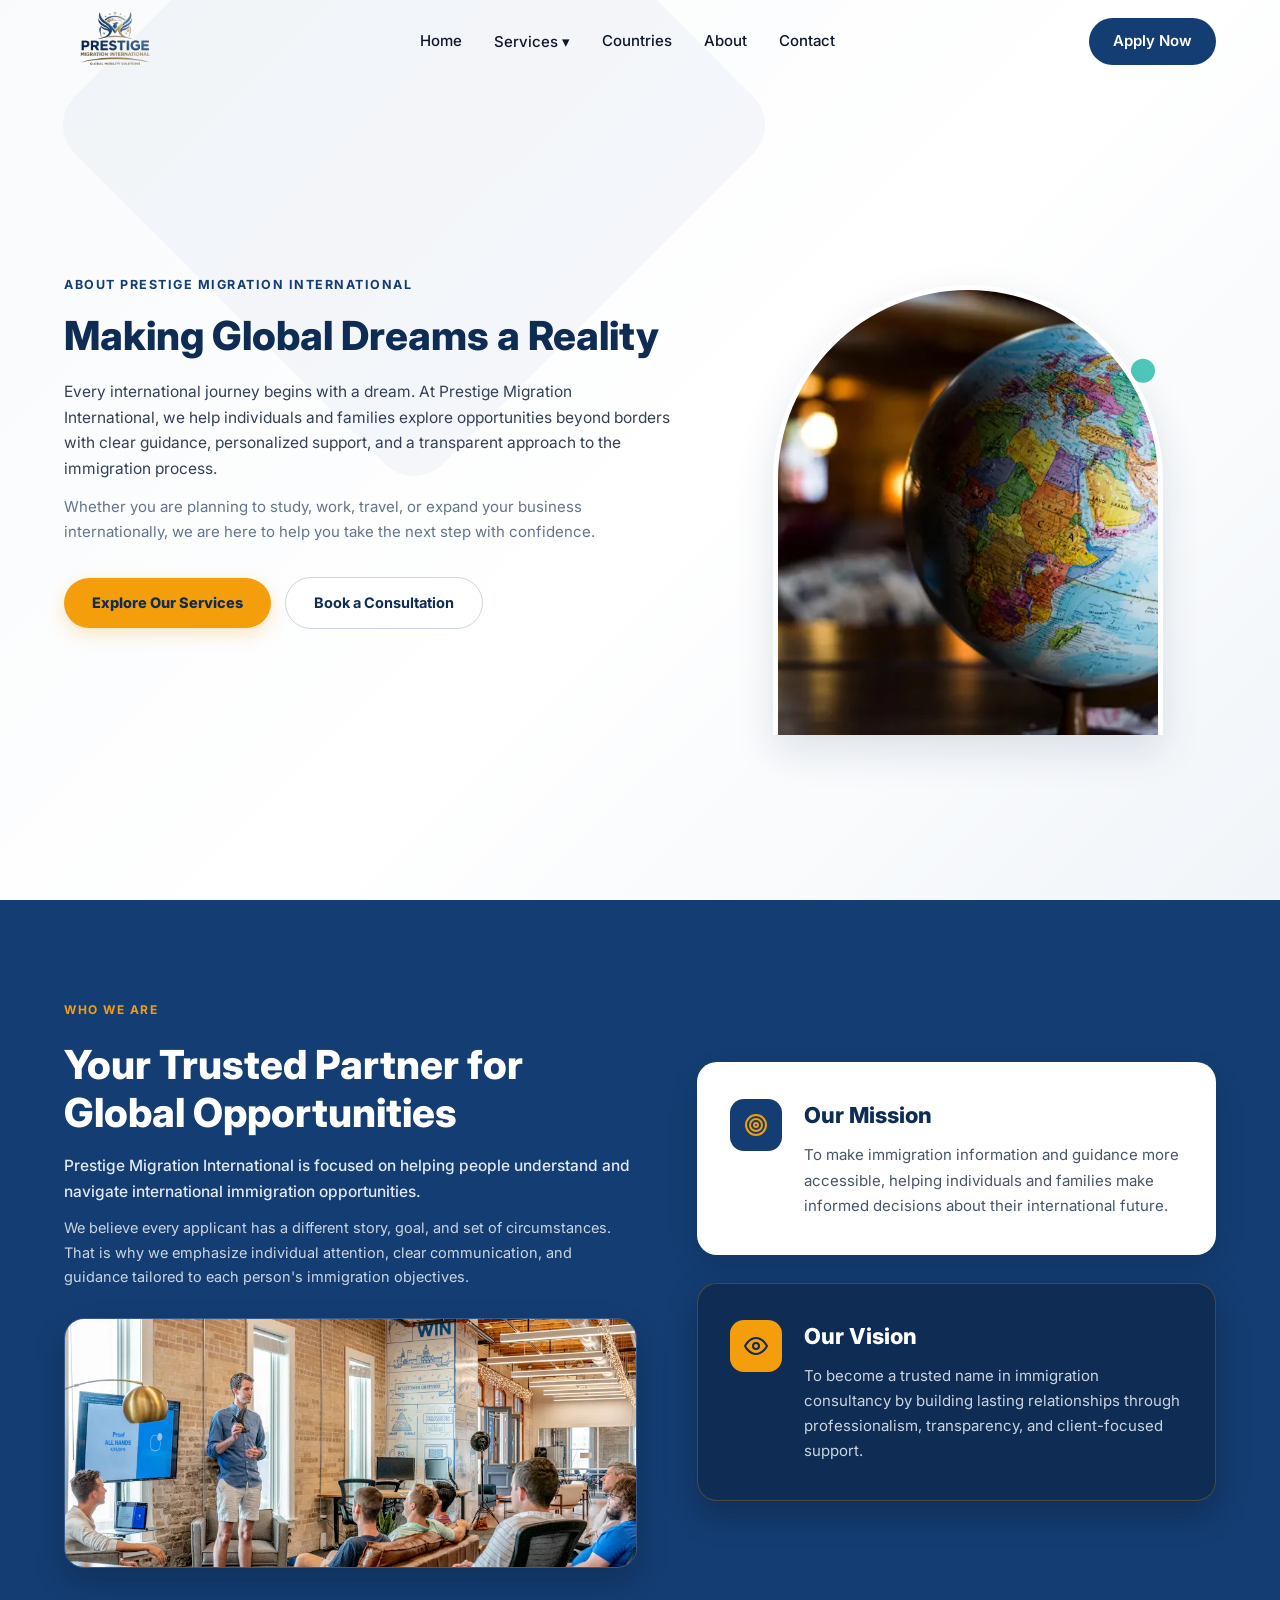
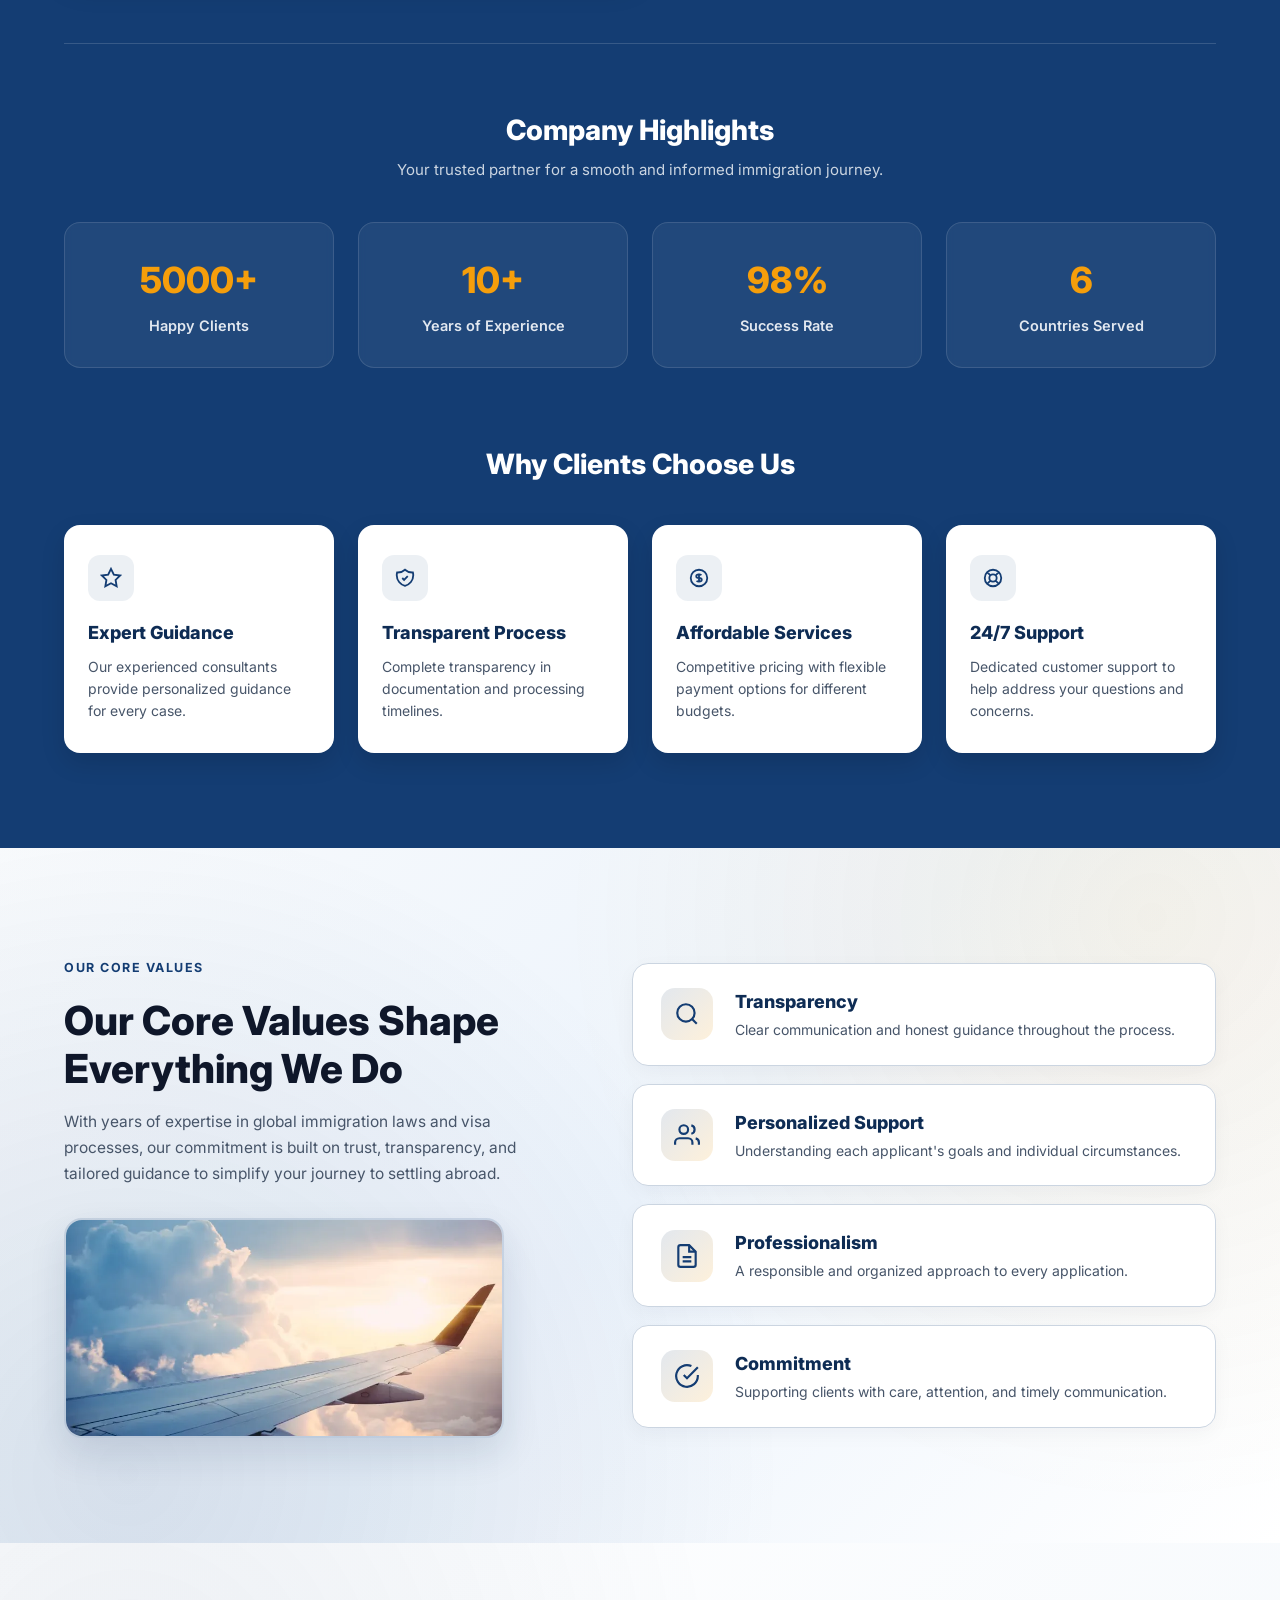
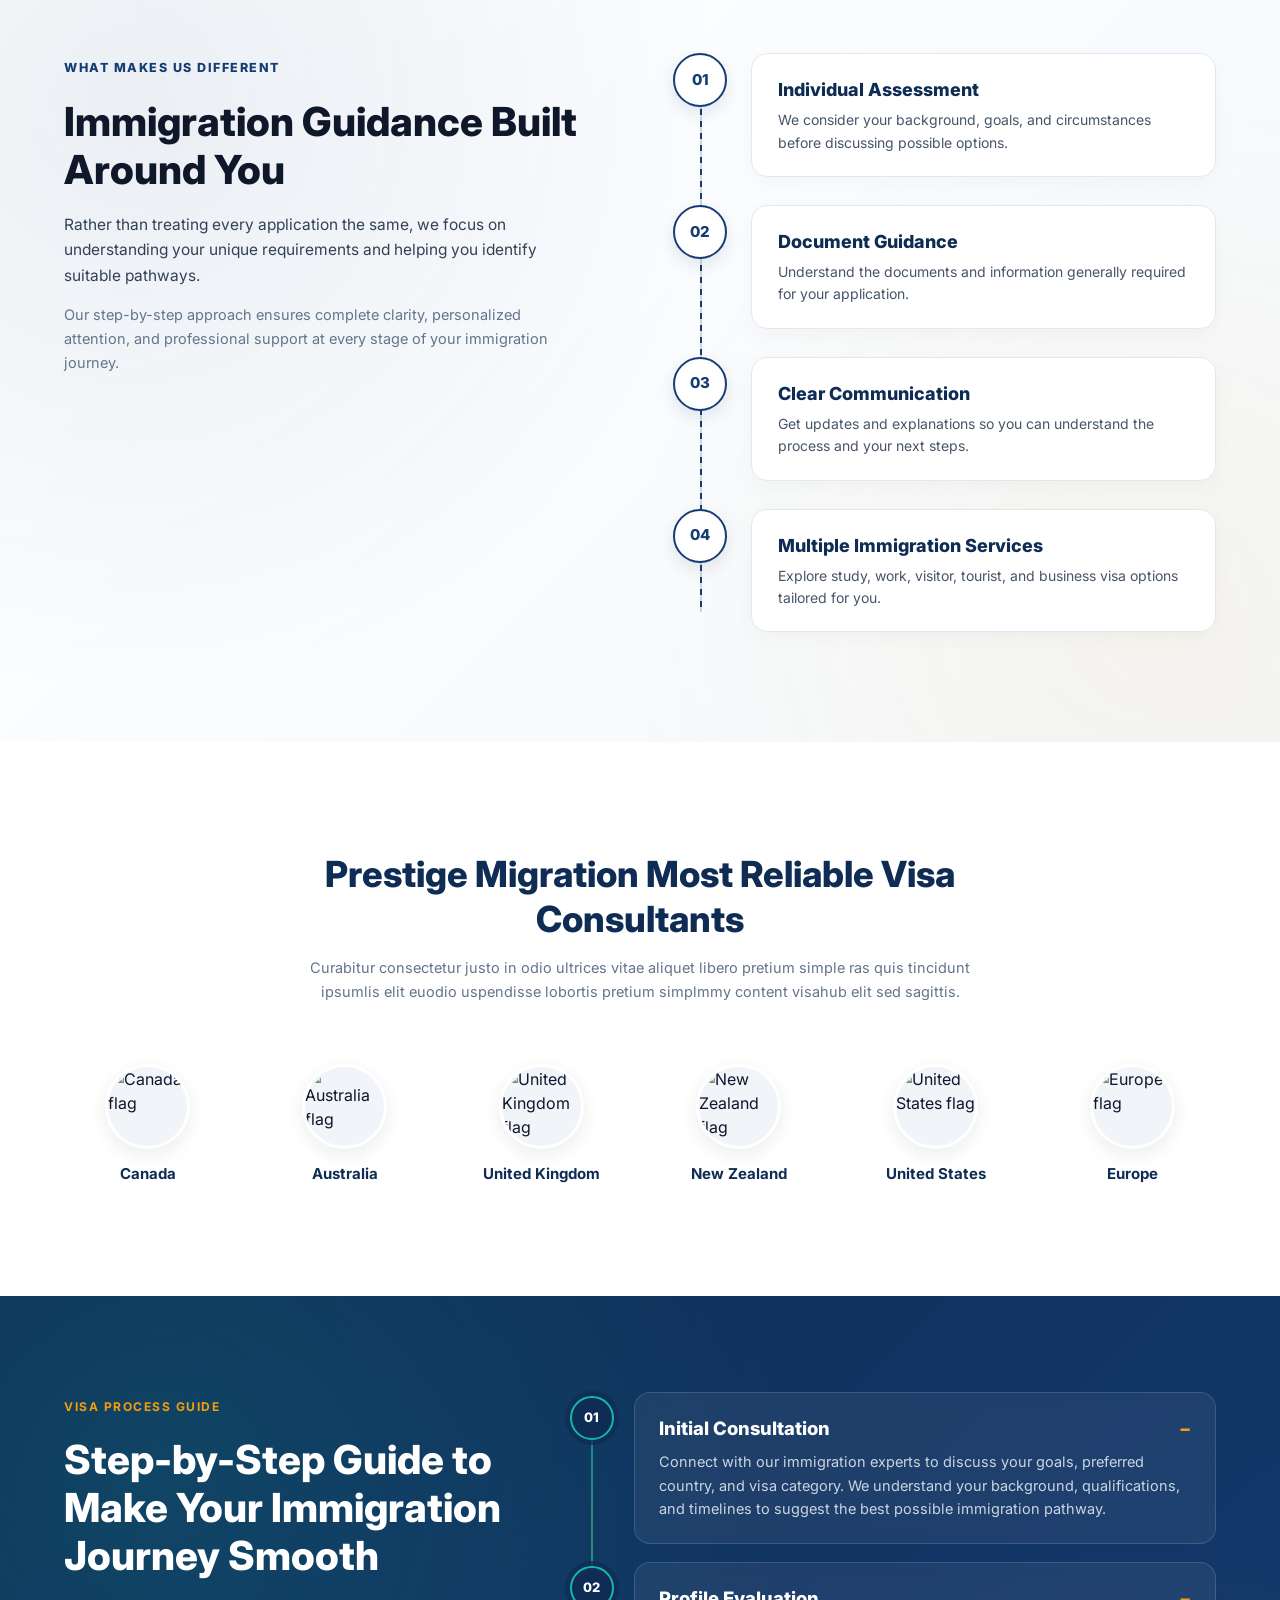
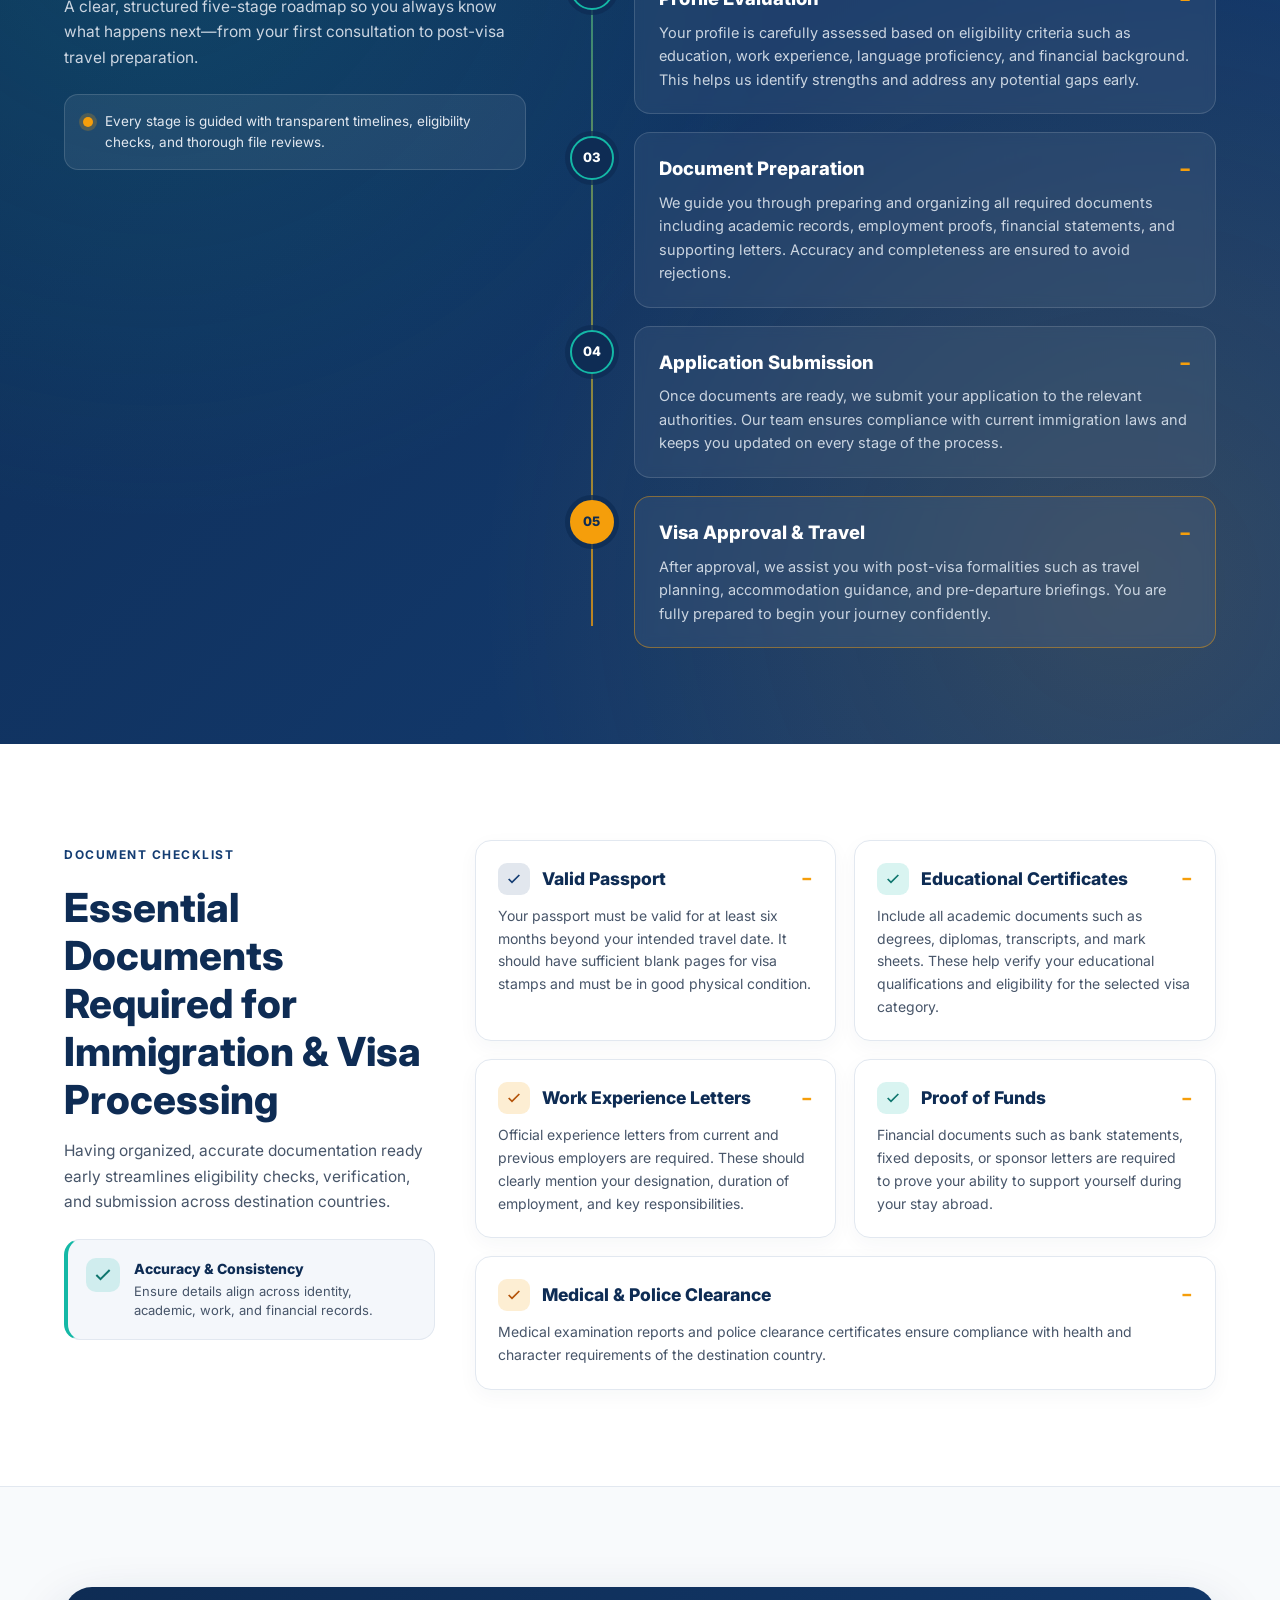
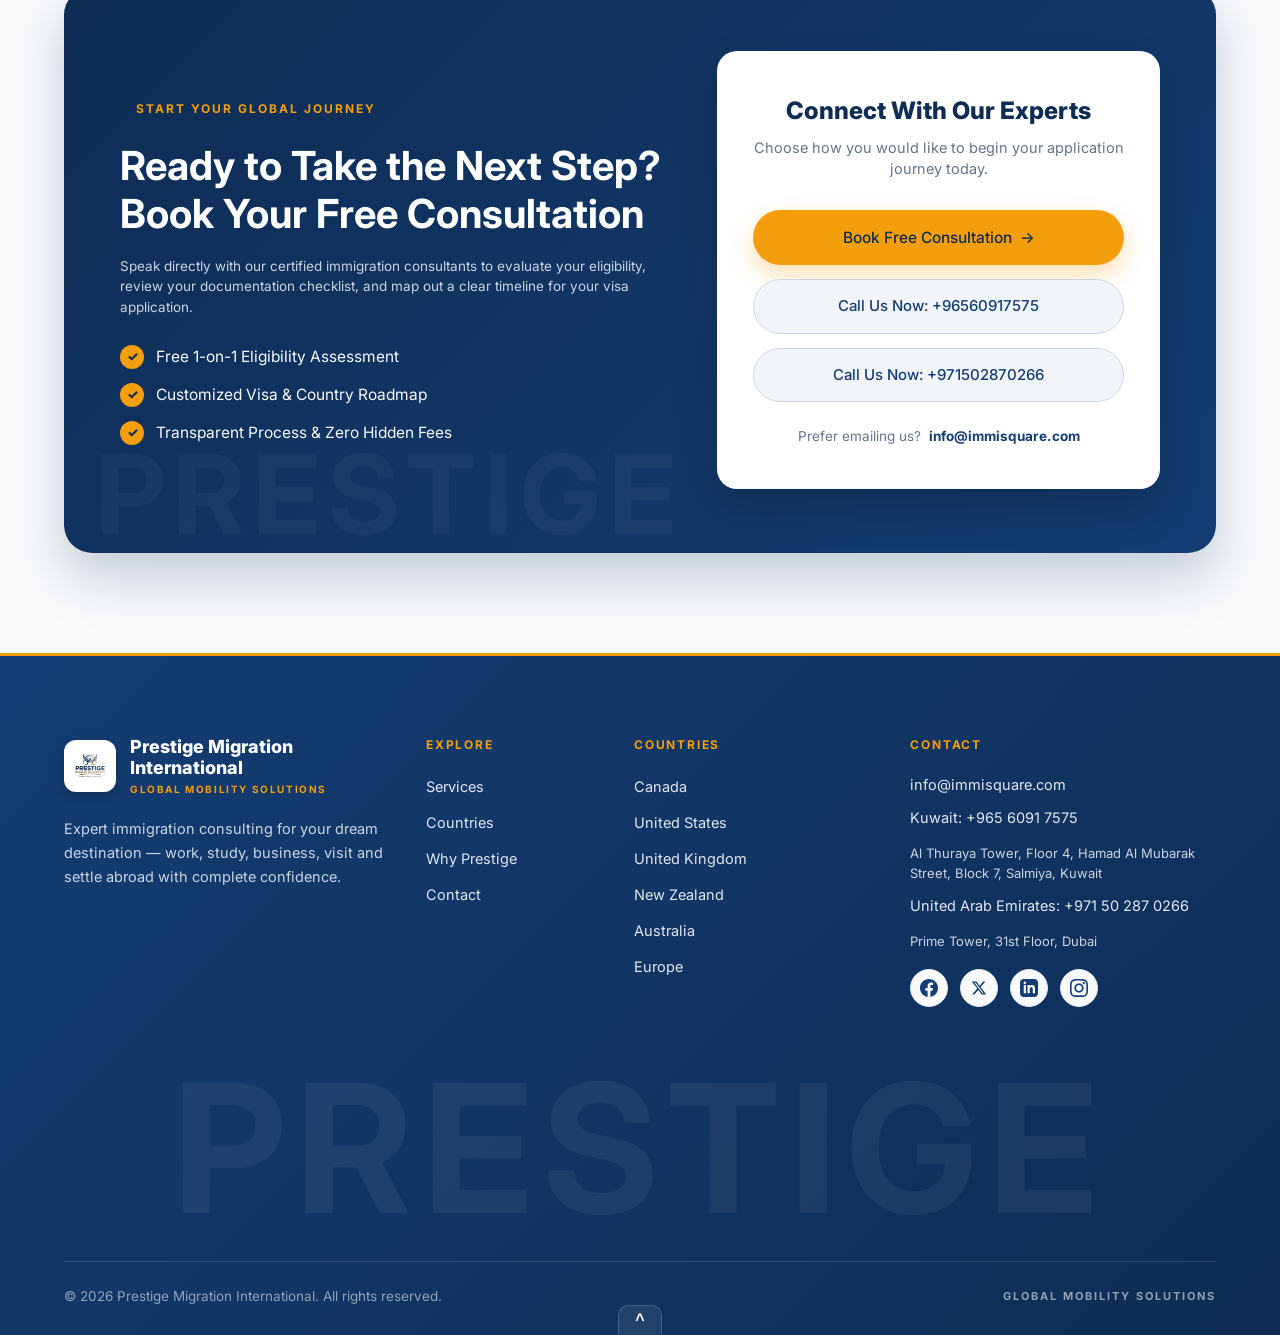
==== about.html @ 49d0ffaf "final before launch" ====
<!DOCTYPE html>
<html lang="en">
<head>
  <meta charset="UTF-8" />
  <meta name="viewport" content="width=device-width, initial-scale=1.0" />
  <title>Prestige Migration International - About Us
  </title>

  <link rel="preconnect" href="https://fonts.googleapis.com" />
  <link rel="preconnect" href="https://fonts.gstatic.com" crossorigin />
  <link href="https://fonts.googleapis.com/css2?family=Inter:wght@400;500;600&family=Plus+Jakarta+Sans:wght@700;800&display=swap" rel="stylesheet" />

  <link rel="stylesheet" href="./css/global.css" />
  <link rel="stylesheet" href="./css/about.css" />
</head>
<body>




    <header class="navbar" id="navbar">
    <div class="container navbar-inner">
      <!-- Left: Logo -->
      <a href="./index.html" class="logo">
        <img src="./assets/logo/prestige-logo-bg-remove.webp" alt="Prestige Migration International" />
      </a>

      <!-- Center / Mobile Drawer: Navigation Links -->
      <nav class="nav-menu" id="navMenu">
        <a href="./index.html" class="nav-link" onclick="closeMobileMenu()">Home</a>

        <div class="dropdown">
          <button type="button" class="nav-link dropdown-btn" onclick="toggleMobileDropdown(this)">Services ▾</button>
          <div class="dropdown-menu">
            <a href="./service.html#study-visa" onclick="closeMobileMenu()">Study Abroad</a>
            <a href="./service.html#work-visa" onclick="closeMobileMenu()">Work Permits</a>
            <a href="./service.html#tourist-visa" onclick="closeMobileMenu()">Tourist Visa</a>
            <a href="./service.html#visitor-visa" onclick="closeMobileMenu()">Visitor Visas</a>
            <a href="./service.html#business-visa" onclick="closeMobileMenu()">Business Immigration</a>
          </div>
        </div>

        <a href="./countries.html" class="nav-link" onclick="closeMobileMenu()">Countries</a>

        <a href="./about.html" class="nav-link" onclick="closeMobileMenu()">About</a>
        <a href="./contact.html" class="nav-link" onclick="closeMobileMenu()">Contact</a>
        <a href="./contact.html" class="btn btn-primary mobile-cta" onclick="closeMobileMenu()">Apply Now</a>
      </nav>

      <!-- Right: Apply Button (Desktop Only) + Hamburger Toggle (Mobile Only) -->
      <div class="nav-right">
        <a href="./contact.html" class="btn btn-primary desktop-cta">Apply Now</a>
        <button type="button" class="menu-toggle" id="menuToggle" aria-label="Toggle Menu" onclick="toggleMobileMenu()">☰</button>
      </div>
    </div>
  </header>



    




   <!-- ABOUT PAGE HERO SECTION (Global Geometric Backdrop) -->
<section class="about-hero-section">
  <div class="container">
    <div class="about-hero-grid">
      
      <!-- Left Content Column -->
      <div class="about-hero-content">
        <span class="about-eyebrow">ABOUT PRESTIGE MIGRATION INTERNATIONAL</span>
        <h1 class="about-title">
          Making Global Dreams a Reality
        </h1>
        <p class="about-desc">
          Every international journey begins with a dream. At Prestige Migration International, we help individuals and families explore opportunities beyond borders with clear guidance, personalized support, and a transparent approach to the immigration process.
        </p>
        <p class="about-subdesc">
          Whether you are planning to study, work, travel, or expand your business internationally, we are here to help you take the next step with confidence.
        </p>
        
        <!-- Action Buttons -->
        <div class="about-hero-btns">
          <a href="./service.html" class="about-btn-primary">Explore Our Services</a>
          <a href="./contact.html" class="about-btn-outline">Book a Consultation</a>
        </div>
      </div>

      <!-- Right Visual Column (Subject + Universal Globe/Geometric Shapes) -->
      <div class="about-hero-media">
        
        <!-- Decorative Universal Globe & Accent Dots (Replaces Flag) -->
        <div class="global-backdrop-shapes" aria-hidden="true">
          <svg viewBox="0 0 460 460" fill="none" xmlns="http://www.w3.org/2000/svg">
            <!-- Main Subtle Turquoise & Navy Globe Silhouette -->
            <circle cx="240" cy="210" r="165" fill="url(#globeGrad)" />
            <!-- Latitude & Longitude Meridian Rings -->
            <ellipse cx="240" cy="210" rx="85" ry="165" stroke="#14b8a6" stroke-opacity="0.28" stroke-width="2" />
            <ellipse cx="240" cy="210" rx="165" ry="65" stroke="#143d73" stroke-opacity="0.16" stroke-width="2" />
            <line x1="75" y1="210" x2="405" y2="210" stroke="#143d73" stroke-opacity="0.16" stroke-width="2" />
            <line x1="240" y1="45" x2="240" y2="375" stroke="#14b8a6" stroke-opacity="0.24" stroke-width="2" />
            
            <!-- Floating Brand Accent Dots (Matching Reference Composition) -->
            <circle cx="62" cy="310" r="18" fill="#143d73" />
            <circle cx="96" cy="365" r="8" fill="#f59e0b" />
            <circle cx="405" cy="115" r="12" fill="#14b8a6" fill-opacity="0.75" />
            <circle cx="385" cy="340" r="9" fill="#f59e0b" />

            <defs>
              <linearGradient id="globeGrad" x1="90" y1="50" x2="390" y2="370" gradientUnits="userSpaceOnUse">
                <stop offset="0%" stop-color="#14b8a6" stop-opacity="0.22" />
                <stop offset="100%" stop-color="#143d73" stop-opacity="0.14" />
              </linearGradient>
            </defs>
          </svg>
        </div>

        <div class="about-subject-wrapper">
  <img 
    src="./assets/images/aboutpage_hero.webp" 
    alt="Illuminated world globe highlighting global destinations and opportunities"
  >
</div>

      </div>

    </div>
  </div>
</section>







<!-- WHO WE ARE + HIGHLIGHTS & WHY CHOOSE US SECTION -->
<section class="who-we-are-section" id="who-we-are">
  <div class="container">
    
    <!-- Top Grid: Who We Are Story & Mission/Vision -->
    <div class="who-we-are-grid">
      
      <!-- Left Column: Who We Are Story & Visual -->
      <div class="who-we-are-story">
        <span class="section-eyebrow">WHO WE ARE</span>
        <h2 class="section-heading">Your Trusted Partner for Global Opportunities</h2>
        
        <p class="story-lead">
          Prestige Migration International is focused on helping people understand and navigate international immigration opportunities.
        </p>
        <p class="story-text">
          We believe every applicant has a different story, goal, and set of circumstances. That is why we emphasize individual attention, clear communication, and guidance tailored to each person's immigration objectives.
        </p>

        <!-- Accent Image Card -->
        <div class="who-we-are-img-wrap">
          <img 
            src="./assets/images/about_whoweare.webp" 
            alt="Prestige Migration International personalized consultation"
          >
        </div>
      </div>

      <!-- Right Column: Our Mission & Our Vision Cards -->
      <div class="mission-vision-stack">
        
        <!-- Card 1: Our Mission -->
        <div class="mv-card">
          <div class="mv-icon-box">
            <svg width="24" height="24" fill="none" stroke="currentColor" stroke-width="2" viewBox="0 0 24 24">
              <circle cx="12" cy="12" r="10"></circle>
              <circle cx="12" cy="12" r="6"></circle>
              <circle cx="12" cy="12" r="2"></circle>
            </svg>
          </div>
          <div class="mv-content">
            <h3>Our Mission</h3>
            <p>
              To make immigration information and guidance more accessible, helping individuals and families make informed decisions about their international future.
            </p>
          </div>
        </div>

        <!-- Card 2: Our Vision (Highlighted Dark Navy Card) -->
        <div class="mv-card mv-card-navy">
          <div class="mv-icon-box mv-icon-gold">
            <svg width="24" height="24" fill="none" stroke="currentColor" stroke-width="2" viewBox="0 0 24 24">
              <path d="M1 12s4-8 11-8 11 8 11 8-4 8-11 8-11-8-11-8z"></path>
              <circle cx="12" cy="12" r="3"></circle>
            </svg>
          </div>
          <div class="mv-content">
            <h3>Our Vision</h3>
            <p>
              To become a trusted name in immigration consultancy by building lasting relationships through professionalism, transparency, and client-focused support.
            </p>
          </div>
        </div>

      </div>

    </div>

    <!-- Divider Spacer -->
    <div class="section-inner-divider"></div>

    <!-- Bottom Part 1: Company Highlights Counters -->
    <div class="company-highlights-container">
      <div class="highlights-header">
        <h3>Company Highlights</h3>
        <p>Your trusted partner for a smooth and informed immigration journey.</p>
      </div>

      <div class="highlights-grid">
        <div class="highlight-item">
          <h4>5000+</h4>
          <span>Happy Clients</span>
        </div>
        <div class="highlight-item">
          <h4>10+</h4>
          <span>Years of Experience</span>
        </div>
        <div class="highlight-item">
          <h4>98%</h4>
          <span>Success Rate</span>
        </div>
        <div class="highlight-item">
          <h4>6</h4>
          <span>Countries Served</span>
        </div>
      </div>
    </div>

    <!-- Bottom Part 2: Why Clients Choose Us Grid -->
    <div class="why-choose-us-wrapper">
      <div class="highlights-header">
        <h3>Why Clients Choose Us</h3>
      </div>

      <div class="why-choose-grid">
        
        <!-- Pillar 1 -->
        <div class="why-card">
          <div class="why-icon">
            <svg width="22" height="22" fill="none" stroke="currentColor" stroke-width="2" viewBox="0 0 24 24"><path d="M12 2l3.09 6.26L22 9.27l-5 4.87 1.18 6.88L12 17.77l-6.18 3.25L7 14.14 2 9.27l6.91-1.01L12 2z"></path></svg>
          </div>
          <h4>Expert Guidance</h4>
          <p>Our experienced consultants provide personalized guidance for every case.</p>
        </div>

        <!-- Pillar 2 -->
        <div class="why-card">
          <div class="why-icon">
            <svg width="22" height="22" fill="none" stroke="currentColor" stroke-width="2" viewBox="0 0 24 24"><path d="M9 12l2 2 4-4m5.618-4.016A11.955 11.955 0 0112 2.944a11.955 11.955 0 01-8.618 3.04A12.02 12.02 0 003 9c0 5.591 3.824 10.29 9 11.622 5.176-1.332 9-6.03 9-11.622 0-1.042-.133-2.052-.382-3.016z"></path></svg>
          </div>
          <h4>Transparent Process</h4>
          <p>Complete transparency in documentation and processing timelines.</p>
        </div>

        <!-- Pillar 3 -->
        <div class="why-card">
          <div class="why-icon">
            <svg width="22" height="22" fill="none" stroke="currentColor" stroke-width="2" viewBox="0 0 24 24"><path d="M12 8c-1.657 0-3 .895-3 2s1.343 2 3 2 3 .895 3 2-1.343 2-3 2m0-8c1.11 0 2.08.402 2.599 1M12 8V7m0 1v8m0 0v1m0-1c-1.11 0-2.08-.402-2.599-1M21 12a9 9 0 11-18 0 9 9 0 0118 0z"></path></svg>
          </div>
          <h4>Affordable Services</h4>
          <p>Competitive pricing with flexible payment options for different budgets.</p>
        </div>

        <!-- Pillar 4 -->
        <div class="why-card">
          <div class="why-icon">
            <svg width="22" height="22" fill="none" stroke="currentColor" stroke-width="2" viewBox="0 0 24 24"><path d="M18.364 5.636l-3.536 3.536m0 5.656l3.536 3.536M9.172 9.172L5.636 5.636m3.536 9.192l-3.536 3.536M21 12a9 9 0 11-18 0 9 9 0 0118 0zm-5 0a4 4 0 11-8 0 4 4 0 018 0z"></path></svg>
          </div>
          <h4>24/7 Support</h4>
          <p>Dedicated customer support to help address your questions and concerns.</p>
        </div>

      </div>
    </div>

  </div>
</section>












<!-- CORE VALUES SECTION WITH GRADIENTS -->
<section class="core-values-section" id="core-values">
  <div class="container">
    <div class="core-values-grid">
      
      <!-- Left Column: Title, Description & Airplane Graphic -->
      <div class="core-values-left">
        <span class="section-eyebrow">OUR CORE VALUES</span>
        <h2 class="section-heading">
          Our Core Values Shape Everything We Do
        </h2>
        <p class="section-desc">
          With years of expertise in global immigration laws and visa processes, our commitment is built on trust, transparency, and tailored guidance to simplify your journey to settling abroad.
        </p>
        
        <div class="core-airplane-wrap">
          <img 
            src="./assets/images/about_ourcorevalue.webp" 
            alt="Airplane flying high for global immigration mobility"
          >
        </div>
      </div>

      <!-- Right Column: Stacked Horizontal Cards with Gradient Accents -->
      <div class="core-values-stack">
        
        <!-- Card 1: Transparency -->
        <div class="core-value-card">
          <div class="core-icon-box">
            <svg width="26" height="26" fill="none" stroke="currentColor" stroke-width="2" viewBox="0 0 24 24">
              <circle cx="11" cy="11" r="8"></circle>
              <line x1="21" y1="21" x2="16.65" y2="16.65"></line>
            </svg>
          </div>
          <div class="core-content">
            <h3>Transparency</h3>
            <p>Clear communication and honest guidance throughout the process.</p>
          </div>
        </div>

        <!-- Card 2: Personalized Support -->
        <div class="core-value-card">
          <div class="core-icon-box">
            <svg width="26" height="26" fill="none" stroke="currentColor" stroke-width="2" viewBox="0 0 24 24">
              <path d="M17 21v-2a4 4 0 0 0-4-4H5a4 4 0 0 0-4 4v2"></path>
              <circle cx="9" cy="7" r="4"></circle>
              <path d="M23 21v-2a4 4 0 0 0-3-3.87"></path>
              <path d="M16 3.13a4 4 0 0 1 0 7.75"></path>
            </svg>
          </div>
          <div class="core-content">
            <h3>Personalized Support</h3>
            <p>Understanding each applicant's goals and individual circumstances.</p>
          </div>
        </div>

        <!-- Card 3: Professionalism -->
        <div class="core-value-card">
          <div class="core-icon-box">
            <svg width="26" height="26" fill="none" stroke="currentColor" stroke-width="2" viewBox="0 0 24 24">
              <path d="M14 2H6a2 2 0 0 0-2 2v16a2 2 0 0 0 2 2h12a2 2 0 0 0 2-2V8z"></path>
              <polyline points="14 2 14 8 20 8"></polyline>
              <line x1="16" y1="13" x2="8" y2="13"></line>
              <line x1="16" y1="17" x2="8" y2="17"></line>
            </svg>
          </div>
          <div class="core-content">
            <h3>Professionalism</h3>
            <p>A responsible and organized approach to every application.</p>
          </div>
        </div>

        <!-- Card 4: Commitment -->
        <div class="core-value-card">
          <div class="core-icon-box">
            <svg width="26" height="26" fill="none" stroke="currentColor" stroke-width="2" viewBox="0 0 24 24">
              <path d="M22 11.08V12a10 10 0 1 1-5.93-9.14"></path>
              <polyline points="22 4 12 14.01 9 11.01"></polyline>
            </svg>
          </div>
          <div class="core-content">
            <h3>Commitment</h3>
            <p>Supporting clients with care, attention, and timely communication.</p>
          </div>
        </div>

      </div>

    </div>
  </div>
</section>








<!-- WHAT MAKES US DIFFERENT (Timeline Process Section) -->
<section class="what-makes-different-section" id="what-makes-us-different">
  <div class="container">
    <div class="diff-grid">
      
      <!-- Left Column: Section Intro -->
      <div class="diff-left">
        <span class="section-eyebrow">WHAT MAKES US DIFFERENT</span>
        <h2 class="section-heading">
          Immigration Guidance Built Around You
        </h2>
        <p class="section-desc">
          Rather than treating every application the same, we focus on understanding your unique requirements and helping you identify suitable pathways.
        </p>
        <p class="section-subdesc">
          Our step-by-step approach ensures complete clarity, personalized attention, and professional support at every stage of your immigration journey.
        </p>
      </div>

      <!-- Right Column: Vertical Connected Timeline -->
      <div class="diff-timeline-right">
        <div class="timeline-line" aria-hidden="true"></div>

        <!-- Step 01 -->
        <div class="timeline-step">
          <div class="step-marker"><span>01</span></div>
          <div class="step-card">
            <h3>Individual Assessment</h3>
            <p>We consider your background, goals, and circumstances before discussing possible options.</p>
          </div>
        </div>

        <!-- Step 02 -->
        <div class="timeline-step">
          <div class="step-marker"><span>02</span></div>
          <div class="step-card">
            <h3>Document Guidance</h3>
            <p>Understand the documents and information generally required for your application.</p>
          </div>
        </div>

        <!-- Step 03 -->
        <div class="timeline-step">
          <div class="step-marker"><span>03</span></div>
          <div class="step-card">
            <h3>Clear Communication</h3>
            <p>Get updates and explanations so you can understand the process and your next steps.</p>
          </div>
        </div>

        <!-- Step 04 -->
        <div class="timeline-step">
          <div class="step-marker"><span>04</span></div>
          <div class="step-card">
            <h3>Multiple Immigration Services</h3>
            <p>Explore study, work, visitor, tourist, and business visa options tailored for you.</p>
          </div>
        </div>

      </div>

    </div>
  </div>
</section>








<!-- COUNTRIES WE SUPPORT SECTION (Circular Flag Row) -->
<section class="countries-flag-section" id="countries">
  <div class="container">
    
    <!-- Section Header -->
    <div class="countries-header">
      <h2 class="section-heading">Prestige Migration Most Reliable Visa Consultants</h2>
      <p class="section-desc">
        Curabitur consectetur justo in odio ultrices vitae aliquet libero pretium simple ras quis tincidunt ipsumlis elit euodio uspendisse lobortis pretium simplmmy content visahub elit sed sagittis.
      </p>
    </div>

    <!-- Horizontal Flag Row -->
    <div class="countries-flag-row">
      
      <!-- 1. Canada -->
      <div class="country-flag-item">
        <div class="circular-flag">
          <img src="https://flagcdn.com/w160/ca.png" alt="Canada flag">
        </div>
        <span>Canada</span>
      </div>

      <!-- 2. Australia -->
      <div class="country-flag-item">
        <div class="circular-flag">
          <img src="https://flagcdn.com/w160/au.png" alt="Australia flag">
        </div>
        <span>Australia</span>
      </div>

      <!-- 3. United Kingdom -->
      <div class="country-flag-item">
        <div class="circular-flag">
          <img src="https://flagcdn.com/w160/gb.png" alt="United Kingdom flag">
        </div>
        <span>United Kingdom</span>
      </div>

      <!-- 4. New Zealand -->
      <div class="country-flag-item">
        <div class="circular-flag">
          <img src="https://flagcdn.com/w160/nz.png" alt="New Zealand flag">
        </div>
        <span>New Zealand</span>
      </div>

      <!-- 5. United States -->
      <div class="country-flag-item">
        <div class="circular-flag">
          <img src="https://flagcdn.com/w160/us.png" alt="United States flag">
        </div>
        <span>United States</span>
      </div>

      <!-- 6. Europe (EU) -->
      <div class="country-flag-item">
        <div class="circular-flag">
          <img src="https://flagcdn.com/w160/eu.png" alt="Europe flag">
        </div>
        <span>Europe</span>
      </div>

    </div>

  </div>
</section>















<!-- =========================================
     ABOUT PAGE: 1. VISA PROCESS GUIDE (NAVY)
     ========================================= -->
<section class="abt-process-section" id="about-visa-process">
  <div class="abt-container">
    <div class="abt-process-layout">

      <!-- Left Column: Intro & Overview -->
      <div class="abt-process-intro">
        <span class="abt-eyebrow abt-eyebrow-gold">VISA PROCESS GUIDE</span>
        <h2 class="abt-heading abt-heading-light">Step-by-Step Guide to Make Your Immigration Journey Smooth</h2>
        <p class="abt-desc abt-desc-light">
          A clear, structured five-stage roadmap so you always know what happens next—from your first consultation to post-visa travel preparation.
        </p>

        <div class="abt-process-note">
          <span class="abt-note-dot" aria-hidden="true"></span>
          <p>Every stage is guided with transparent timelines, eligibility checks, and thorough file reviews.</p>
        </div>
      </div>

      <!-- Right Column: Vertical Numbered Milestone Rail -->
      <div class="abt-timeline" role="list">

        <!-- Step 1 -->
        <article class="abt-timeline-item" role="listitem">
          <div class="abt-timeline-marker">
            <span class="abt-step-circle">01</span>
          </div>
          <div class="abt-timeline-card">
            <div class="abt-card-top">
              <h3>Initial Consultation</h3>
              <span class="abt-minus" aria-hidden="true">&minus;</span>
            </div>
            <p>Connect with our immigration experts to discuss your goals, preferred country, and visa category. We understand your background, qualifications, and timelines to suggest the best possible immigration pathway.</p>
          </div>
        </article>

        <!-- Step 2 -->
        <article class="abt-timeline-item" role="listitem">
          <div class="abt-timeline-marker">
            <span class="abt-step-circle">02</span>
          </div>
          <div class="abt-timeline-card">
            <div class="abt-card-top">
              <h3>Profile Evaluation</h3>
              <span class="abt-minus" aria-hidden="true">&minus;</span>
            </div>
            <p>Your profile is carefully assessed based on eligibility criteria such as education, work experience, language proficiency, and financial background. This helps us identify strengths and address any potential gaps early.</p>
          </div>
        </article>

        <!-- Step 3 -->
        <article class="abt-timeline-item" role="listitem">
          <div class="abt-timeline-marker">
            <span class="abt-step-circle">03</span>
          </div>
          <div class="abt-timeline-card">
            <div class="abt-card-top">
              <h3>Document Preparation</h3>
              <span class="abt-minus" aria-hidden="true">&minus;</span>
            </div>
            <p>We guide you through preparing and organizing all required documents including academic records, employment proofs, financial statements, and supporting letters. Accuracy and completeness are ensured to avoid rejections.</p>
          </div>
        </article>

        <!-- Step 4 -->
        <article class="abt-timeline-item" role="listitem">
          <div class="abt-timeline-marker">
            <span class="abt-step-circle">04</span>
          </div>
          <div class="abt-timeline-card">
            <div class="abt-card-top">
              <h3>Application Submission</h3>
              <span class="abt-minus" aria-hidden="true">&minus;</span>
            </div>
            <p>Once documents are ready, we submit your application to the relevant authorities. Our team ensures compliance with current immigration laws and keeps you updated on every stage of the process.</p>
          </div>
        </article>

        <!-- Step 5 -->
        <article class="abt-timeline-item" role="listitem">
          <div class="abt-timeline-marker">
            <span class="abt-step-circle is-final">05</span>
          </div>
          <div class="abt-timeline-card is-highlighted">
            <div class="abt-card-top">
              <h3>Visa Approval &amp; Travel</h3>
              <span class="abt-minus" aria-hidden="true">&minus;</span>
            </div>
            <p>After approval, we assist you with post-visa formalities such as travel planning, accommodation guidance, and pre-departure briefings. You are fully prepared to begin your journey confidently.</p>
          </div>
        </article>

      </div>

    </div>
  </div>
</section>

<!-- =========================================
     ABOUT PAGE: 2. DOCUMENT CHECKLIST (LIGHT)
     ========================================= -->
<section class="abt-checklist-section" id="about-document-checklist">
  <div class="abt-container">
    <div class="abt-checklist-grid">

      <!-- Left Summary Panel -->
      <div class="abt-checklist-sidebar">
        <span class="abt-eyebrow">DOCUMENT CHECKLIST</span>
        <h2 class="abt-heading">Essential Documents Required for Immigration &amp; Visa Processing</h2>
        <p class="abt-desc">
          Having organized, accurate documentation ready early streamlines eligibility checks, verification, and submission across destination countries.
        </p>

        <div class="abt-sidebar-box">
          <div class="abt-sidebar-icon" aria-hidden="true">
            <svg width="20" height="20" fill="none" stroke="currentColor" stroke-width="2.4" viewBox="0 0 24 24">
              <polyline points="20 6 9 17 4 12"></polyline>
            </svg>
          </div>
          <div>
            <strong>Accuracy &amp; Consistency</strong>
            <span>Ensure details align across identity, academic, work, and financial records.</span>
          </div>
        </div>
      </div>

      <!-- Right 2-Column Checklist Cards -->
      <div class="abt-doc-cards">

        <!-- 1. Valid Passport -->
        <article class="abt-doc-card">
          <div class="abt-doc-head">
            <span class="abt-check-badge tone-navy" aria-hidden="true">
              <svg width="16" height="16" fill="none" stroke="currentColor" stroke-width="2.6" viewBox="0 0 24 24">
                <polyline points="20 6 9 17 4 12"></polyline>
              </svg>
            </span>
            <h3>Valid Passport</h3>
            <span class="abt-minus-dark" aria-hidden="true">&minus;</span>
          </div>
          <p>Your passport must be valid for at least six months beyond your intended travel date. It should have sufficient blank pages for visa stamps and must be in good physical condition.</p>
        </article>

        <!-- 2. Educational Certificates -->
        <article class="abt-doc-card">
          <div class="abt-doc-head">
            <span class="abt-check-badge tone-teal" aria-hidden="true">
              <svg width="16" height="16" fill="none" stroke="currentColor" stroke-width="2.6" viewBox="0 0 24 24">
                <polyline points="20 6 9 17 4 12"></polyline>
              </svg>
            </span>
            <h3>Educational Certificates</h3>
            <span class="abt-minus-dark" aria-hidden="true">&minus;</span>
          </div>
          <p>Include all academic documents such as degrees, diplomas, transcripts, and mark sheets. These help verify your educational qualifications and eligibility for the selected visa category.</p>
        </article>

        <!-- 3. Work Experience Letters -->
        <article class="abt-doc-card">
          <div class="abt-doc-head">
            <span class="abt-check-badge tone-gold" aria-hidden="true">
              <svg width="16" height="16" fill="none" stroke="currentColor" stroke-width="2.6" viewBox="0 0 24 24">
                <polyline points="20 6 9 17 4 12"></polyline>
              </svg>
            </span>
            <h3>Work Experience Letters</h3>
            <span class="abt-minus-dark" aria-hidden="true">&minus;</span>
          </div>
          <p>Official experience letters from current and previous employers are required. These should clearly mention your designation, duration of employment, and key responsibilities.</p>
        </article>

        <!-- 4. Proof of Funds -->
        <article class="abt-doc-card">
          <div class="abt-doc-head">
            <span class="abt-check-badge tone-teal" aria-hidden="true">
              <svg width="16" height="16" fill="none" stroke="currentColor" stroke-width="2.6" viewBox="0 0 24 24">
                <polyline points="20 6 9 17 4 12"></polyline>
              </svg>
            </span>
            <h3>Proof of Funds</h3>
            <span class="abt-minus-dark" aria-hidden="true">&minus;</span>
          </div>
          <p>Financial documents such as bank statements, fixed deposits, or sponsor letters are required to prove your ability to support yourself during your stay abroad.</p>
        </article>

        <!-- 5. Medical & Police Clearance (Spans 2 cols on desktop) -->
        <article class="abt-doc-card is-wide">
          <div class="abt-doc-head">
            <span class="abt-check-badge tone-gold" aria-hidden="true">
              <svg width="16" height="16" fill="none" stroke="currentColor" stroke-width="2.6" viewBox="0 0 24 24">
                <polyline points="20 6 9 17 4 12"></polyline>
              </svg>
            </span>
            <h3>Medical &amp; Police Clearance</h3>
            <span class="abt-minus-dark" aria-hidden="true">&minus;</span>
          </div>
          <p>Medical examination reports and police clearance certificates ensure compliance with health and character requirements of the destination country.</p>
        </article>

      </div>

    </div>
  </div>
</section>




















<!-- FINAL CONSULTATION CTA SECTION -->
<section class="final-consultation-section" id="consultation">
  <div class="container">
    <div class="consultation-banner">
      
      <!-- Content & Perks Column -->
      <div class="consultation-content">
        <span class="consultation-eyebrow">START YOUR GLOBAL JOURNEY</span>
        <h2>Ready to Take the Next Step? Book Your Free Consultation</h2>
        <p class="consultation-desc">
          Speak directly with our certified immigration consultants to evaluate your eligibility, review your documentation checklist, and map out a clear timeline for your visa application.
        </p>

        <ul class="consultation-perks">
          <li>
            <span class="perk-check">✓</span>
            <span>Free 1-on-1 Eligibility Assessment</span>
          </li>
          <li>
            <span class="perk-check">✓</span>
            <span>Customized Visa &amp; Country Roadmap</span>
          </li>
          <li>
            <span class="perk-check">✓</span>
            <span>Transparent Process &amp; Zero Hidden Fees</span>
          </li>
        </ul>
      </div>

      <!-- Action Buttons & Direct Contact Column -->
      <div class="consultation-actions-card">
        <h3>Connect With Our Experts</h3>
        <p class="actions-subtitle">Choose how you would like to begin your application journey today.</p>

        <div class="consultation-btn-group">
          <a href="./contact.html" class="btn-cta-primary">
            Book Free Consultation <span aria-hidden="true">→</span>
          </a>
          <a href="tel: +96560917575" class="btn-cta-secondary">
            Call Us Now:  +96560917575
          </a>
          <a href="tel: +971502870266" class="btn-cta-secondary">
            Call Us Now:   +971502870266
          </a>
        </div>

        <div class="consultation-direct-email">
          <span>Prefer emailing us?</span>
          <a href="mailto:info@immisquare.com">info@immisquare.com</a>
        </div>
      </div>

    </div>
  </div>
</section>









<!-- FOOTER SECTION -->
<footer class="site-footer">
  <div class="container footer-content-wrap">
    
    <!-- Main Footer Columns -->
    <div class="footer-grid">
      
      <!-- Col 1: Brand & Tagline -->
      <div class="footer-col footer-brand-col">
        <div class="footer-logo-wrap">
          <div class="footer-logo-badge">
            <img src="./assets/logo/prestige-logo.webp" alt="Prestige Migration Logo">
          </div>
          <div class="footer-logo-text">
            <h3>Prestige Migration International</h3>
            <span>GLOBAL MOBILITY SOLUTIONS</span>
          </div>
        </div>
        <p class="footer-tagline">
          Expert immigration consulting for your dream destination — work, study, business, visit and settle abroad with complete confidence.
        </p>
      </div>

      <!-- Col 2: Explore Links -->
      <div class="footer-col">
        <h4>EXPLORE</h4>
        <ul class="footer-links">
          <li><a href="./service.html">Services</a></li>
          <li><a href="./countries.html">Countries</a></li>
          <li><a href="./about.html">Why Prestige</a></li>
          <li><a href="./contact.html">Contact</a></li>
        </ul>
      </div>

      <!-- Col 3: Contact Info -->
      <div class="footer-col">
        <h4>COUNTRIES</h4>
        <ul class="footer-links">
          <li><a href="./countries/canada.html">Canada</a></li>
          <li><a href="./countries/us.html">United States</a></li>
          <li><a href="./countries/uk.html">United Kingdom</a></li>
          <li><a href="./countries/newzealand.html">New Zealand</a></li>
          <li><a href="./countries/australia.html">Australia</a></li>
          <li><a href="./countries/europe.html">Europe</a></li>
        </ul>
      </div>

      <!-- Col 4: Contact Info -->
      <div class="footer-col">
        <h4>CONTACT</h4>
        <ul class="footer-contact-list">
          <li><a href="mailto:info@immisquare.com">info@immisquare.com</a></li>
          <li>Kuwait: +965 6091 7575</li>
          <li><span class="footer-address">Al Thuraya Tower, Floor 4, Hamad Al Mubarak Street, Block 7, Salmiya, Kuwait</span></li>
          <li>United Arab Emirates: +971 50 287 0266</li>
          <li><span class="footer-address">Prime Tower, 31st Floor, Dubai</span></li>
        </ul>
        <div class="footer-socials" aria-label="Social media">
          <div class="social-icons">
            <a href="https://www.facebook.com/Immisquare/" target="_blank" rel="noopener noreferrer" aria-label="Facebook" class="social-icon"><svg width="18" height="18" fill="currentColor" viewBox="0 0 24 24"><path d="M24 12.073c0-6.627-5.373-12-12-12s-12 5.373-12 12c0 5.99 4.388 10.954 10.125 11.854v-8.385H7.078v-3.47h3.047V9.43c0-3.007 1.792-4.669 4.533-4.669 1.312 0 2.686.235 2.686.235v2.953H15.83c-1.491 0-1.956.925-1.956 1.874v2.25h3.328l-.532 3.47h-2.796v8.385C19.612 23.027 24 18.062 24 12.073z"/></svg></a>
            <a href="https://x.com/immisquare" target="_blank" rel="noopener noreferrer" aria-label="X" class="social-icon"><svg width="16" height="16" fill="currentColor" viewBox="0 0 24 24"><path d="M18.244 2.25h3.308l-7.227 8.26 8.502 11.24H16.17l-5.214-6.817L4.99 21.75H1.68l7.73-8.835L1.254 2.25H8.08l4.713 6.231zm-1.161 17.52h1.833L7.084 4.126H5.117z"/></svg></a>
            <a href="https://linkedin.com/company/immisquare" target="_blank" rel="noopener noreferrer" aria-label="LinkedIn" class="social-icon"><svg width="18" height="18" fill="currentColor" viewBox="0 0 24 24"><path d="M19 0h-14c-2.761 0-5 2.239-5 5v14c0 2.761 2.239 5 5 5h14c2.762 0 5-2.239 5-5v-14c0-2.761-2.238-5-5-5zm-11 19h-3v-11h3v11zm-1.5-12.268c-.966 0-1.75-.79-1.75-1.764s.784-1.764 1.75-1.764 1.75.79 1.75 1.764-.783 1.764-1.75 1.764zm13.5 12.268h-3v-5.604c0-3.368-4-3.113-4 0v5.604h-3v-11h3v1.765c1.396-2.586 7-2.777 7 2.476v6.759z"/></svg></a>
            <a href="https://instagram.com/immisquare" target="_blank" rel="noopener noreferrer" aria-label="Instagram" class="social-icon"><svg width="18" height="18" fill="currentColor" viewBox="0 0 24 24"><path d="M12 2.163c3.204 0 3.584.012 4.85.07 3.252.148 4.771 1.691 4.919 4.919.058 1.265.069 1.645.069 4.849 0 3.205-.012 3.584-.069 4.849-.149 3.225-1.664 4.771-4.919 4.919-1.266.058-1.644.07-4.85.07-3.204 0-3.584-.012-4.849-.07-3.26-.149-4.771-1.699-4.919-4.92-.058-1.265-.07-1.644-.07-4.849 0-3.204.013-3.583.07-4.849.149-3.227 1.664-4.771 4.919-4.919 1.266-.057 1.645-.069 4.849-.069zm0-2.163c-3.259 0-3.667.014-4.947.072-4.358.2-6.78 2.618-6.98 6.98-.059 1.281-.073 1.689-.073 4.948 0 3.259.014 3.668.072 4.948.2 4.358 2.618 6.78 6.98 6.98 1.281.058 1.689.072 4.948.072 3.259 0 3.668-.014 4.948-.072 4.354-.2 6.782-2.618 6.979-6.98.059-1.28.073-1.689.073-4.948 0-3.259-.014-3.667-.072-4.947-.196-4.354-2.617-6.78-6.979-6.98-1.281-.059-1.69-.073-4.949-.073zm0 5.838c-3.403 0-6.162 2.759-6.162 6.162s2.759 6.163 6.162 6.163 6.162-2.759 6.162-6.163c0-3.403-2.759-6.162-6.162-6.162zm0 10.162c-2.209 0-4-1.79-4-4 0-2.209 1.791-4 4-4s4 1.791 4 4c0 2.21-1.791 4-4 4zm6.406-11.845c-.796 0-1.441.645-1.441 1.44s.645 1.44 1.441 1.44c.795 0 1.439-.645 1.439-1.44s-.644-1.44-1.439-1.44z"/></svg></a>
          </div>
        </div>
      </div>

    </div>

    <!-- Huge Serif Watermark Between Columns & Bottom Line -->
    <div class="footer-watermark" aria-hidden="true">PRESTIGE</div>

    <!-- Bottom Footer Bar (Divider line is on top of this) -->
    <div class="footer-bottom">
      <p class="copyright">&copy; 2026 Prestige Migration International. All rights reserved.</p>
      
      <!-- Scroll to Top Tab Button -->
      <button type="button" class="scroll-top-btn" onclick="window.scrollTo({top: 0, behavior: 'smooth'})" aria-label="Scroll to top">
        ^
      </button>

      <span class="footer-bottom-brand">GLOBAL MOBILITY SOLUTIONS</span>
    </div>

  </div>
</footer>

<script src="./js/script.js"></script>

</body>
</html>
---- css/global.css ----
/* ==========================================================================
   Global Styles & Navbar
   ========================================================================== */

/* Enables native smooth scrolling across the entire site */
html {
  scroll-behavior: smooth;
  /* Prevents sticky header from covering section headings on jump */
  scroll-padding-top: 90px;
}

/* Respects users who prefer reduced motion */
@media (prefers-reduced-motion: reduce) {
  html {
    scroll-behavior: auto;
  }
}


   * {
  box-sizing: border-box;
  margin: 0;
  padding: 0;
}

body {
  font-family: 'Inter', sans-serif;
  color: #0f172a;
  font-size: 16px;
  line-height: 1.5;
}

a {
  text-decoration: none;
  color: inherit;
}

.container {
  max-width: 1200px;
  margin: 0 auto;
  padding: 0 24px;
}






/* Buttons */
.btn {
  display: inline-block;
  padding: 12px 24px;
  font-size: 15px;
  font-weight: 600;
  border-radius: 30px;
  transition: 0.2s;
  text-align: center;
}

.btn-primary {
  background: #143d73;
  color: #ffffff;
}

.btn-primary:hover {
  background: #0e2c54;
}

.btn-outline {
  background: rgba(255, 255, 255, 0.92);
  color: #0f172a;
  border: 1px solid #cbd5e1;
}

.btn-outline:hover {
  border-color: #143d73;
  color: #143d73;
}







/* Fixed Navbar */
.navbar {
  position: fixed;
  top: 0;
  left: 0;
  width: 100%;
  height: 84px;
  z-index: 1000;
  background: transparent;
  border-bottom: 1px solid transparent;
  transition: all 0.3s ease;
}

/* Active State on Scroll */
.navbar.scrolled {
  background: #ffffff;
  border-bottom: 1px solid #e2e8f0;
  box-shadow: 0 4px 20px rgba(0, 0, 0, 0.06);
  height: 74px;
}

.navbar-inner {
  height: 100%;
  display: flex;
  align-items: center;
  justify-content: space-between;
}

/* Logo */
.logo {
  display: flex;
  align-items: center;
}

.logo img {
  height: 76px;
  width: auto;
  object-fit: contain;
  mix-blend-mode: multiply;
  transition: height 0.3s ease;
}

.navbar.scrolled .logo img {
  height: 66px;
}

/* Nav Menu Alignment */
.nav-menu {
  display: flex;
  align-items: center;
  gap: 32px;
}

.nav-link {
  font-size: 15px;
  font-weight: 500;
  background: none;
  border: none;
  cursor: pointer;
  font-family: inherit;
  color: #0f172a;
  padding: 8px 0;
  display: inline-flex;
  align-items: center;
  gap: 4px;
  transition: color 0.2s ease;
}

.nav-link:hover {
  color: #143d73;
}

/* Dropdown styling */
.dropdown {
  position: relative;
  display: flex;
  align-items: center;
}

.dropdown-menu {
  position: absolute;
  top: 100%;
  left: 0;
  min-width: 200px;
  background: #ffffff;
  border: 1px solid #e2e8f0;
  border-radius: 8px;
  box-shadow: 0 10px 30px rgba(0, 0, 0, 0.1);
  padding: 8px 0;
  opacity: 0;
  visibility: hidden;
  transform: translateY(10px);
  transition: all 0.25s ease;
  z-index: 100;
}

.dropdown:hover .dropdown-menu {
  opacity: 1;
  visibility: visible;
  transform: translateY(0);
}

.dropdown-menu a {
  display: block;
  padding: 10px 18px;
  font-size: 14px;
  font-weight: 500;
  color: #334155;
  transition: background 0.2s, color 0.2s;
}

.dropdown-menu a:hover {
  background: #f8fafc;
  color: #143d73;
}

/* Right Actions */
.nav-right {
  display: flex;
  align-items: center;
  gap: 16px;
}

.menu-toggle {
  display: none;
  font-size: 26px;
  background: none;
  border: none;
  cursor: pointer;
  color: #0f172a;
}

/* ==========================================================================
   Responsive Breakpoint (Mobile & Tablet)
   ========================================================================== */
@media (max-width: 960px) {
  .menu-toggle {
    display: block;
  }

 /* Strictly hide desktop CTA on mobile */
  .desktop-cta {
    display: none !important;
  }

  /* Show mobile CTA inside the opened drawer */
  .mobile-cta {
    display: inline-block !important;
    width: 100%;
    text-align: center;
    margin-top: 8px;
  }

  
  .navbar {
    background: #ffffff;
    border-bottom: 1px solid #e2e8f0;
    box-shadow: 0 2px 10px rgba(0, 0, 0, 0.04);
  }

  .nav-menu {
    position: absolute;
    top: 100%;
    left: 0;
    width: 100%;
    background: #ffffff;
    border-bottom: 1px solid #e2e8f0;
    flex-direction: column;
    align-items: flex-start;
    padding: 24px;
    gap: 16px;
    box-shadow: 0 12px 24px rgba(0, 0, 0, 0.08);
    max-height: calc(100vh - 84px);
    overflow-y: auto;
    
    /* Hidden by default */
    opacity: 0;
    visibility: hidden;
    transform: translateY(-10px);
    transition: all 0.25s ease;
  }

  .nav-menu.open {
    opacity: 1;
    visibility: visible;
    transform: translateY(0);
  }

  .dropdown {
    width: 100%;
    flex-direction: column;
    align-items: flex-start;
  }

  .dropdown-btn {
    width: 100%;
    justify-content: space-between;
  }

  .dropdown-menu {
    position: static;
    opacity: 1;
    visibility: visible;
    transform: none;
    box-shadow: none;
    border: none;
    background: #f8fafc;
    width: 100%;
    padding: 4px 0 4px 12px;
    margin-top: 6px;
    border-radius: 6px;
    display: none; /* toggled via JS */
  }

  .dropdown.open .dropdown-menu {
    display: block;
  }
}


/* Strictly hide mobile CTA on desktop */
.mobile-cta {
  display: none !important;
}










/* =========================================
   FOOTER SECTION (#143d73 & #0e2c54 Theme)
   ========================================= */
.site-footer {
  background: linear-gradient(135deg, #143d73 0%, #0e2c54 100%);
  color: #ffffff;
  padding: 80px 0 0; /* 0 bottom padding so the scroll tab sits flush at the bottom edge */
  position: relative;
  overflow: hidden;
  border-top: 3px solid #f59e0b; /* Gold accent top border */
}

.footer-content-wrap {
  position: relative;
  z-index: 2;
}

/* Main Footer Grid */
.footer-grid {
  display: grid;
  grid-template-columns: 1.35fr 0.72fr 1fr 1.25fr;
  gap: 32px;
  padding-bottom: 40px;
  position: relative;
  z-index: 2;
}

/* Brand Column */
.footer-logo-wrap {
  display: flex;
  align-items: center;
  gap: 14px;
  margin-bottom: 20px;
}

.footer-logo-badge {
  width: 52px;
  height: 52px;
  border-radius: 12px;
  background: #ffffff;
  padding: 4px;
  display: flex;
  align-items: center;
  justify-content: center;
  flex-shrink: 0;
  box-shadow: 0 4px 12px rgba(0, 0, 0, 0.2);
}

.footer-logo-badge img {
  width: 100%;
  height: 100%;
  object-fit: contain;
  border-radius: 8px;
}

.footer-logo-text h3 {
  font-size: 18px;
  font-weight: 800;
  color: #ffffff;
  margin: 0 0 3px 0;
  line-height: 1.2;
}

.footer-logo-text span {
  display: block;
  font-size: 10px;
  font-weight: 700;
  letter-spacing: 1.6px;
  color: #f59e0b; /* Brand Gold */
}

.footer-tagline {
  font-size: 14.5px;
  line-height: 1.65;
  color: #cbd5e1;
  max-width: 380px;
  margin: 0;
}

/* Column Headings */
.footer-col h4 {
  font-size: 12px;
  font-weight: 700;
  letter-spacing: 1.8px;
  color: #f59e0b; /* Brand Gold */
  text-transform: uppercase;
  margin: 0 0 20px 0;
}

/* Navigation & Contact Lists */
.footer-links,
.footer-contact-list {
  list-style: none;
  padding: 0;
  margin: 0;
  display: flex;
  flex-direction: column;
  gap: 12px;
}

.footer-links a,
.footer-contact-list a,
.footer-contact-list li {
  font-size: 14.5px;
  color: #e2e8f0;
  text-decoration: none;
  transition: color 0.2s ease, transform 0.2s ease;
  display: inline-block;
}

.footer-links a:hover,
.footer-contact-list a:hover {
  color: #f59e0b;
  transform: translateX(4px);
}

.footer-address {
  display: block;
  line-height: 1.55;
  margin-top: 2px;
  color: #cbd5e1;
  font-size: 13px;
}

.footer-socials {
  display: flex;
  align-items: center;
  gap: 10px;
  margin-top: 18px;
  flex-wrap: wrap;
}

.footer-socials .social-icons {
  display: flex;
  gap: 12px;
}

.footer-socials .social-icon {
  width: 38px;
  height: 38px;
  border-radius: 50%;
  background: #f8fafc;
  border: 1px solid #e2e8f0;
  color: #143d73;
  display: flex;
  align-items: center;
  justify-content: center;
  transition: all 0.2s ease;
  text-decoration: none;
}

.footer-socials .social-icon:hover {
  background: #f59e0b;
  border-color: #f59e0b;
  color: #0e2c54;
  transform: translateY(-2px);
}

.footer-social-link {
  width: 34px;
  height: 34px;
  border-radius: 50%;
  border: 1px solid rgba(255, 255, 255, 0.22);
  display: inline-flex;
  align-items: center;
  justify-content: center;
  color: #ffffff;
  font-size: 13px;
  font-weight: 800;
  transition: background 0.2s ease, border-color 0.2s ease, color 0.2s ease, transform 0.2s ease;
}

.footer-social-link:hover {
  background: #f59e0b;
  border-color: #f59e0b;
  color: #0e2c54;
  transform: translateY(-2px);
}

/* Huge Serif Watermark (Sits cleanly above the divider line) */
.footer-watermark {
  text-align: center;
  /* font-family: Georgia, "Times New Roman", serif; */
  font-size: clamp(64px, 14vw, 195px);
  font-weight: 700;
  letter-spacing: 10px;
  line-height: 0.95;
  color: rgba(255, 255, 255, 0.055);
  pointer-events: none;
  user-select: none;
  margin: 16px 0 28px;
}

/* Bottom Footer Bar (Divider line on top, copyright & brand below) */
.footer-bottom {
  border-top: 1px solid rgba(255, 255, 255, 0.14);
  padding: 24px 0 28px;
  display: flex;
  justify-content: space-between;
  align-items: center;
  gap: 20px;
  position: relative;
}

.copyright {
  font-size: 13.5px;
  color: #94a3b8;
  margin: 0;
}

.footer-bottom-brand {
  font-size: 11px;
  font-weight: 700;
  letter-spacing: 2px;
  color: rgba(255, 255, 255, 0.55);
}

/* Scroll to Top Tab Button (Flush with bottom edge like reference) */
.scroll-top-btn {
  position: absolute;
  bottom: 0;
  left: 50%;
  transform: translateX(-50%);
  width: 44px;
  height: 30px;
  border-radius: 10px 10px 0 0;
  background: rgba(255, 255, 255, 0.08);
  border: 1px solid rgba(255, 255, 255, 0.16);
  border-bottom: none;
  color: #ffffff;
  font-size: 16px;
  font-weight: 700;
  cursor: pointer;
  display: flex;
  align-items: center;
  justify-content: center;
  transition: background 0.2s ease, color 0.2s ease, height 0.2s ease;
}

.scroll-top-btn:hover {
  background: #f59e0b;
  border-color: #f59e0b;
  color: #0e2c54;
  height: 34px;
}

/* Responsive Breakpoints */
@media (max-width: 900px) {
  .footer-grid {
    grid-template-columns: 1fr 1fr;
    gap: 36px;
  }

  .footer-brand-col {
    grid-column: 1 / -1;
  }
}

@media (max-width: 600px) {
  .site-footer {
    padding: 60px 0 0;
  }

  .footer-grid {
    grid-template-columns: 1fr;
    gap: 32px;
  }

  .footer-watermark {
    letter-spacing: 4px;
  }

  .footer-bottom {
    flex-direction: column;
    text-align: center;
    padding-bottom: 48px; /* Leaves room for the centered bottom tab */
  }
}





















/* =========================================
   FINAL CONSULTATION CTA SECTION
   ========================================= */
.final-consultation-section {
  padding: 100px 0;
  background: #f8fafc;
  border-top: 1px solid #e2e8f0;
  scroll-margin-top: 90px;
}

.consultation-banner {
  background: linear-gradient(135deg, #0e2c54 0%, #143d73 100%);
  border-radius: 28px;
  padding: 64px 56px;
  display: grid;
  grid-template-columns: 1.1fr 0.9fr;
  gap: 56px;
  align-items: center;
  box-shadow: 0 24px 54px rgba(14, 44, 84, 0.22);
  position: relative;
  overflow: hidden;
}

/* Subtle Decorative Watermark Accent */
.consultation-banner::before {
  content: "PRESTIGE";
  position: absolute;
  bottom: -24px;
  left: 32px;
  font-size: 110px;
  font-weight: 700;
  letter-spacing: 8px;
  color: rgba(255, 255, 255, 0.04);
  pointer-events: none;
  user-select: none;
}

/* Left Column Content */
.consultation-content {
  position: relative;
  z-index: 2;
  color: #ffffff;
}

.consultation-eyebrow {
  display: inline-block;
  font-size: 12px;
  font-weight: 700;
  letter-spacing: 2px;
  color: #f59e0b;
  /* background: rgba(245, 158, 11, 0.14); */
  /* border: 1px solid rgba(245, 158, 11, 0.35); */
  padding: 6px 16px;
  border-radius: 50px;
  text-transform: uppercase;
  margin-bottom: 18px;
}

.consultation-content h2 {
  font-size: clamp(28px, 3.4vw, 40px);
  font-weight: 700;
  line-height: 1.2;
  letter-spacing: 0.4;
  color: #ffffff;
  margin: 0 0 18px 0;
}

.consultation-desc {
  font-size: 13.5px;
  line-height: 1.5;
  color: #cbd5e1;
  margin: 0 0 28px 0;
}

/* Perks List */
.consultation-perks {
  list-style: none;
  padding: 0;
  margin: 0;
  display: flex;
  flex-direction: column;
  gap: 14px;
}

.consultation-perks li {
  display: flex;
  align-items: center;
  gap: 12px;
  font-size: 15.5px;
  font-weight: 400;
  color: #f8fafc;
}

.perk-check {
  display: inline-flex;
  align-items: center;
  justify-content: center;
  width: 24px;
  height: 24px;
  border-radius: 50%;
  background: #f59e0b;
  color: #0e2c54;
  font-size: 13px;
  font-weight: 800;
  flex-shrink: 0;
}

/* Right Column Actions Card */
.consultation-actions-card {
  position: relative;
  z-index: 2;
  background: #ffffff;
  border-radius: 20px;
  padding: 42px 36px;
  box-shadow: 0 20px 40px rgba(0, 0, 0, 0.2);
  text-align: center;
}

.consultation-actions-card h3 {
  font-size: 24px;
  font-weight: 800;
  color: #0e2c54;
  margin: 0 0 8px 0;
}

.actions-subtitle {
  font-size: 14.5px;
  color: #64748b;
  margin: 0 0 30px 0;
  line-height: 1.5;
}

.consultation-btn-group {
  display: flex;
  flex-direction: column;
  gap: 14px;
  margin-bottom: 24px;
}

.btn-cta-primary {
  display: inline-flex;
  align-items: center;
  justify-content: center;
  gap: 8px;
  width: 100%;
  padding: 16px 28px;
  background: #f59e0b;
  color: #0e2c54;
  font-size: 15.5px;
  font-weight: 500;
  border-radius: 30px;
  text-decoration: none;
  box-shadow: 0 10px 24px rgba(245, 158, 11, 0.32);
  transition: background 0.25s ease, transform 0.25s ease, color 0.25s ease;
}

.btn-cta-primary:hover {
  background: #0e2c54;
  color: #ffffff;
  transform: translateY(-2px);
}

.btn-cta-secondary {
  display: inline-flex;
  align-items: center;
  justify-content: center;
  width: 100%;
  padding: 15px 28px;
  background: #f1f5f9;
  color: #143d73;
  border: 1.5px solid #cbd5e1;
  font-size: 15px;
  font-weight: 500;
  border-radius: 30px;
  text-decoration: none;
  transition: all 0.25s ease;
}

.btn-cta-secondary:hover {
  background: #143d73;
  border-color: #143d73;
  color: #ffffff;
  transform: translateY(-2px);
}

.consultation-direct-email {
  font-size: 13.5px;
  color: #64748b;
}

.consultation-direct-email span {
  margin-right: 4px;
}

.consultation-direct-email a {
  color: #143d73;
  font-weight: 700;
  text-decoration: none;
}

.consultation-direct-email a:hover {
  text-decoration: underline;
}

/* =========================================
   RESPONSIVE BREAKPOINTS
   ========================================= */
@media (max-width: 992px) {
  .consultation-banner {
    grid-template-columns: 1fr;
    padding: 48px 36px;
    gap: 40px;
  }
}

@media (max-width: 600px) {
  .final-consultation-section {
    padding: 60px 0;
  }

  .consultation-banner {
    padding: 36px 22px;
    border-radius: 20px;
  }

  .consultation-actions-card {
    padding: 32px 22px;
  }
}
---- css/about.css ----
/* =========================================
   ABOUT PAGE HERO SECTION (Global Composition)
   ========================================= */
.about-hero-section {
  min-height: 100vh;
  position: relative;
  display: flex;
  align-items: center;
  padding: 130px 0 40px; /* Flush bottom so subject rests cleanly on section edge */
  overflow: hidden;
  /* Crisp off-white background with subtle diagonal geometric facets */
  background: 
    linear-gradient(135deg, #f8fafc 0%, #ffffff 55%, #f1f5f9 100%);
}

/* Subtle Geometric Background Diamond/Chevrons (Matches Reference Left Backdrop) */
.about-hero-section::before {
  content: "";
  position: absolute;
  top: -15%;
  left: 12%;
  width: 520px;
  height: 520px;
  background: rgba(226, 232, 240, 0.35);
  transform: rotate(45deg);
  border-radius: 40px;
  pointer-events: none;
  z-index: 0;
}

.about-hero-section .container {
  position: relative;
  z-index: 1;
  width: 100%;
  max-width: 1200px;
  margin: 0 auto;
  padding: 0 24px;
}

.about-hero-grid {
  display: grid;
  grid-template-columns: 1.1fr 0.9fr;
  gap: 50px;
  align-items: center;
}

/* Left Column Content */
.about-hero-content {
  padding-bottom: 90px;
}

.about-eyebrow {
  display: inline-block;
  font-size: 12.5px;
  font-weight: 700;
  letter-spacing: 1.5px;
  color: #143d73;
  text-transform: uppercase;
  margin-bottom: 18px;
}

.about-title {
  font-size: 40px;
  font-weight: 800;
  color: #0e2c54;
  line-height: 1.15;
  margin: 0 0 20px 0;
}

.about-desc {
  font-size: 15.5px;
  line-height: 1.65;
  color: #334155;
  margin: 0 0 14px 0;
}

.about-subdesc {
  font-size: 15px;
  line-height: 1.65;
  color: #64748b;
  margin: 0 0 32px 0;
}

/* Buttons Row */
.about-hero-btns {
  display: flex;
  align-items: center;
  gap: 14px;
  flex-wrap: wrap;
}

.about-btn-primary {
  display: inline-flex;
  align-items: center;
  justify-content: center;
  background: #f59e0b; /* Warm Gold CTA matching reference button */
  color: #0e2c54;
  padding: 14px 28px;
  font-size: 14.5px;
  font-weight: 800;
  border-radius: 30px;
  text-decoration: none;
  box-shadow: 0 6px 18px rgba(245, 158, 11, 0.25);
  transition: background 0.2s ease, color 0.2s ease, transform 0.2s ease;
}

.about-btn-primary:hover {
  background: #0e2c54;
  color: #ffffff;
  transform: translateY(-2px);
}

.about-btn-outline {
  display: inline-flex;
  align-items: center;
  justify-content: center;
  background: #ffffff;
  color: #0e2c54;
  border: 1.5px solid #cbd5e1;
  padding: 14px 28px;
  font-size: 14.5px;
  font-weight: 700;
  border-radius: 30px;
  text-decoration: none;
  transition: all 0.2s ease;
}

.about-btn-outline:hover {
  border-color: #143d73;
  color: #143d73;
  background: #f8fafc;
  transform: translateY(-2px);
}

/* Right Visual Column */
.about-hero-media {
  position: relative;
  display: flex;
  align-items: flex-end;
  justify-content: center;
  min-height: 480px;
  align-self: end;
}

/* Universal Globe & Turquoise Accent Backdrop */
.global-backdrop-shapes {
  position: absolute;
  top: 50%;
  left: 50%;
  transform: translate(-50%, -52%);
  width: 460px;
  height: 460px;
  z-index: 0;
  pointer-events: none;
}

.global-backdrop-shapes svg {
  width: 100%;
  height: 100%;
  display: block;
}

/* Subject Image Frame */
.about-subject-wrapper {
  position: relative;
  z-index: 1;
  width: 100%;
  max-width: 390px;
  height: 450px;
  border-radius: 200px 200px 0 0; /* Arch framing blends naturally with globe if using a rectangular photo */
  overflow: hidden;
  box-shadow: 0 16px 40px rgba(14, 44, 84, 0.12);
  border: 5px solid #ffffff;
  border-bottom: none;
  background: #e2e8f0;
}

/* Tip: If you swap in a transparent background cutout PNG, add class="cutout-png" to .about-subject-wrapper */
.about-subject-wrapper.cutout-png {
  border-radius: 0;
  border: none;
  box-shadow: none;
  background: transparent;
}

.about-subject-wrapper img {
  width: 100%;
  height: 100%;
  object-fit: cover;
  object-position: top center;
  display: block;
}

/* =========================================
   RESPONSIVE BREAKPOINTS
   ========================================= */
@media (max-width: 1024px) {
  .about-hero-section {
    padding: 120px 0 0;
  }

  .about-hero-grid {
    grid-template-columns: 1fr;
    gap: 20px;
    text-align: center;
  }

  .about-hero-content {
    padding-bottom: 30px;
  }

  .about-hero-btns {
    justify-content: center;
  }

  .about-hero-media {
    min-height: 420px;
  }

  .global-backdrop-shapes {
    width: 380px;
    height: 380px;
  }
}

@media (max-width: 576px) {
  .about-hero-btns {
    flex-direction: column;
    align-items: stretch;
  }

  .about-btn-primary,
  .about-btn-outline {
    width: 100%;
    text-align: center;
  }

  .about-hero-media {
    min-height: 360px;
  }

  .about-subject-wrapper {
    max-width: 310px;
    height: 350px;
  }

  .global-backdrop-shapes {
    width: 320px;
    height: 320px;
  }
}









/* =========================================
   WHO WE ARE + HIGHLIGHTS & WHY CHOOSE US
   ========================================= */
.who-we-are-section {
  padding: 95px 0;
  background: #143d73; /* Dark Blue Section Background */
  position: relative;
  color: #ffffff;
}

.who-we-are-section .container {
  max-width: 1200px;
  margin: 0 auto;
  padding: 0 24px;
}

.who-we-are-grid {
  display: grid;
  grid-template-columns: 1.05fr 0.95fr;
  gap: 60px;
  align-items: center;
}

/* Left Column Text Adjustments */
.section-eyebrow {
  display: inline-block;
  font-size: 12px;
  font-weight: 700;
  letter-spacing: 1.5px;
  color: #f59e0b;
  /* background: rgba(245, 158, 11, 0.12); */
  padding: 6px 0px;
  border-radius: 50px;
  text-transform: uppercase;
  margin-bottom: 16px;
}

.section-heading {
  font-size: 40px;
  font-weight: 800;
  color: #ffffff;
  line-height: 1.2;
  margin: 0 0 16px 0;
}

.story-lead {
  font-size: 15.5px;
  font-weight: 500;
  line-height: 1.65;
  color: #e2e8f0;
  margin: 0 0 12px 0;
}

.story-text {
  font-size: 14.5px;
  line-height: 1.7;
  color: #cbd5e1;
  margin: 0 0 28px 0;
}

.who-we-are-img-wrap {
  width: 100%;
  height: 250px;
  border-radius: 20px;
  overflow: hidden;
  border: 1px solid rgba(255, 255, 255, 0.15);
  box-shadow: 0 14px 32px rgba(0, 0, 0, 0.2);
}

.who-we-are-img-wrap img {
  width: 100%;
  height: 100%;
  object-fit: cover;
  display: block;
}

/* Right Column: Mission & Vision Stack */
.mission-vision-stack {
  display: flex;
  flex-direction: column;
  gap: 28px;
}

.mv-card {
  background: #ffffff;
  border: 1px solid rgba(255, 255, 255, 0.1);
  border-radius: 20px;
  padding: 36px 32px;
  display: flex;
  align-items: flex-start;
  gap: 22px;
  box-shadow: 0 12px 30px rgba(0, 0, 0, 0.12);
  transition: transform 0.25s ease, box-shadow 0.25s ease;
}

.mv-card:hover {
  transform: translateY(-4px);
  box-shadow: 0 18px 40px rgba(0, 0, 0, 0.2);
}

.mv-card.mv-card-navy {
  background: #0e2c54;
  border: 1px solid rgba(245, 158, 11, 0.25);
  box-shadow: 0 14px 32px rgba(0, 0, 0, 0.25);
}

.mv-icon-box {
  flex-shrink: 0;
  width: 52px;
  height: 52px;
  border-radius: 14px;
  background: #143d73;
  color: #f59e0b;
  display: inline-flex;
  align-items: center;
  justify-content: center;
}

.mv-icon-box.mv-icon-gold {
  background: #f59e0b;
  color: #0e2c54;
}

.mv-content h3 {
  font-size: 22px;
  font-weight: 800;
  color: #0e2c54;
  margin: 0 0 10px 0;
}

.mv-content p {
  font-size: 15px;
  line-height: 1.68;
  color: #475569;
  margin: 0;
}

.mv-card.mv-card-navy .mv-content h3 {
  color: #ffffff;
}

.mv-card.mv-card-navy .mv-content p {
  color: #cbd5e1;
}

/* =========================================
   SECTION INNER DIVIDER
   ========================================= */
.section-inner-divider {
  width: 100%;
  height: 1px;
  background: rgba(255, 255, 255, 0.15);
  margin: 75px 0 65px;
}

/* =========================================
   COMPANY HIGHLIGHTS COUNTERS
   ========================================= */
.highlights-header {
  text-align: center;
  margin-bottom: 40px;
}

.highlights-header h3 {
  font-size: 28px;
  font-weight: 800;
  color: #ffffff;
  margin: 0 0 8px 0;
}

.highlights-header p {
  font-size: 15px;
  color: #cbd5e1;
  margin: 0;
}

.highlights-grid {
  display: grid;
  grid-template-columns: repeat(4, 1fr);
  gap: 24px;
  margin-bottom: 75px;
}

.highlight-item {
  background: rgba(255, 255, 255, 0.06);
  border: 1px solid rgba(255, 255, 255, 0.12);
  border-radius: 16px;
  padding: 30px 20px;
  text-align: center;
  backdrop-filter: blur(4px);
  transition: transform 0.25s ease, background 0.25s ease;
}

.highlight-item:hover {
  transform: translateY(-4px);
  background: rgba(255, 255, 255, 0.1);
}

.highlight-item h4 {
  font-size: 36px;
  font-weight: 800;
  color: #f59e0b; /* Gold accent for numbers */
  margin: 0 0 6px 0;
}

.highlight-item span {
  font-size: 14.5px;
  font-weight: 600;
  color: #e2e8f0;
}

/* =========================================
   WHY CLIENTS CHOOSE US CARDS
   ========================================= */
.why-choose-grid {
  display: grid;
  grid-template-columns: repeat(4, 1fr);
  gap: 24px;
}

.why-card {
  background: #ffffff;
  border-radius: 16px;
  padding: 30px 24px;
  color: #0f172a;
  box-shadow: 0 10px 25px rgba(0, 0, 0, 0.12);
  transition: transform 0.25s ease, box-shadow 0.25s ease;
}

.why-card:hover {
  transform: translateY(-5px);
  box-shadow: 0 16px 35px rgba(0, 0, 0, 0.2);
}

.why-icon {
  width: 46px;
  height: 46px;
  border-radius: 12px;
  background: rgba(20, 61, 115, 0.08);
  color: #143d73;
  display: inline-flex;
  align-items: center;
  justify-content: center;
  margin-bottom: 18px;
}

.why-card h4 {
  font-size: 18px;
  font-weight: 800;
  color: #0e2c54;
  margin: 0 0 10px 0;
}

.why-card p {
  font-size: 14px;
  line-height: 1.6;
  color: #475569;
  margin: 0;
}

/* =========================================
   RESPONSIVE BREAKPOINTS
   ========================================= */
@media (max-width: 1024px) {
  .highlights-grid,
  .why-choose-grid {
    grid-template-columns: repeat(2, 1fr);
  }
}

@media (max-width: 992px) {
  .who-we-are-grid {
    grid-template-columns: 1fr;
    gap: 44px;
  }

  .who-we-are-img-wrap {
    height: 280px;
  }
}

@media (max-width: 576px) {
  .who-we-are-section {
    padding: 65px 0;
  }

  .mv-card {
    flex-direction: column;
    padding: 28px 24px;
    gap: 16px;
  }

  .highlights-grid,
  .why-choose-grid {
    grid-template-columns: 1fr;
  }

  .who-we-are-img-wrap {
    height: 220px;
  }
}















/* =========================================
   CORE VALUES SECTION WITH GRADIENTS
   ========================================= */
.core-values-section {
  padding: 105px 0;
  position: relative;
  overflow: hidden;
  /* Rich multi-layered gradient background matching your site palette */
  background: 
    radial-gradient(circle at 90% 10%, rgba(245, 158, 11, 0.08) 0%, transparent 45%),
    radial-gradient(circle at 10% 90%, rgba(20, 61, 115, 0.12) 0%, transparent 50%),
    linear-gradient(135deg, #f8fafc 0%, #edf4fc 50%, #ffffff 100%);
}

.core-values-section .container {
  max-width: 1200px;
  margin: 0 auto;
  padding: 0 24px;
  position: relative;
  z-index: 1;
}

.core-values-grid {
  display: grid;
  grid-template-columns: 1fr 1.15fr;
  gap: 60px;
  align-items: center;
}

/* Left Column Styling */
.core-values-left .section-eyebrow {
  display: inline-block;
  font-size: 12.5px;
  font-weight: 700;
  letter-spacing: 1.5px;
  color: #143d73;
  /* background: linear-gradient(135deg, rgba(20, 61, 115, 0.12), rgba(245, 158, 11, 0.12)); */
  padding: 6px 0px;
  border-radius: 50px;
  text-transform: uppercase;
  margin-bottom: 14px;
}

.core-values-left .section-heading {
  font-size: 40px;
  font-weight: 800;
  color: #0f172a;
  line-height: 1.2;
  margin: 0 0 16px 0;
}

.core-values-left .section-desc {
  font-size: 15.5px;
  line-height: 1.65;
  color: #475569;
  margin: 0 0 32px 0;
}

/* Airplane Graphic Preview Box with Subtle Gradient Border Effect */
.core-airplane-wrap {
  width: 100%;
  max-width: 440px;
  height: 220px;
  border-radius: 18px;
  overflow: hidden;
  box-shadow: 0 16px 36px rgba(14, 44, 84, 0.12);
  border: 2px solid rgba(20, 61, 115, 0.15);
}

.core-airplane-wrap img {
  width: 100%;
  height: 100%;
  object-fit: cover;
  display: block;
}

/* Right Column Stack */
.core-values-stack {
  display: flex;
  flex-direction: column;
  gap: 18px;
}

/* Horizontal Feature Card with Gradient Hover and Glow */
.core-value-card {
  background: #ffffff;
  border: 1px solid #cbd5e1;
  border-radius: 16px;
  padding: 24px 28px;
  display: flex;
  align-items: center;
  gap: 22px;
  box-shadow: 0 6px 20px rgba(15, 23, 42, 0.04);
  transition: all 0.3s ease;
  position: relative;
  overflow: hidden;
}

/* Subtle gradient accent bar on the left edge of cards */
.core-value-card::before {
  content: "";
  position: absolute;
  top: 0;
  left: 0;
  width: 4px;
  height: 100%;
  /* background: linear-gradient(180deg, #143d73, #f59e0b); */
  opacity: 0.7;
  transition: opacity 0.3s ease;
}

.core-value-card:hover {
  transform: translateY(-3px);
  box-shadow: 0 16px 36px rgba(14, 44, 84, 0.1);
  border-color: #143d73;
  background: linear-gradient(90deg, #ffffff 85%, rgba(20, 61, 115, 0.02) 100%);
}

.core-value-card:hover::before {
  opacity: 1;
}

/* Icon Box with Navy/Gold Gradient Fill */
.core-icon-box {
  flex-shrink: 0;
  width: 52px;
  height: 52px;
  border-radius: 14px;
  background: linear-gradient(135deg, rgba(20, 61, 115, 0.12), rgba(245, 158, 11, 0.15));
  color: #143d73;
  display: inline-flex;
  align-items: center;
  justify-content: center;
  transition: background 0.3s ease, color 0.3s ease;
}

.core-value-card:hover .core-icon-box {
  background: linear-gradient(135deg, #143d73, #0e2c54);
  color: #f59e0b;
}

/* Card Text Content */
.core-content h3 {
  font-size: 18px;
  font-weight: 800;
  color: #0e2c54;
  margin: 0 0 4px 0;
}

.core-content p {
  font-size: 14px;
  line-height: 1.55;
  color: #475569;
  margin: 0;
}

/* =========================================
   RESPONSIVE BREAKPOINTS
   ========================================= */
@media (max-width: 992px) {
  .core-values-grid {
    grid-template-columns: 1fr;
    gap: 44px;
  }

  .core-airplane-wrap {
    max-width: 100%;
    height: 240px;
  }
}

@media (max-width: 576px) {
  .core-values-section {
    padding: 65px 0;
  }

  .core-value-card {
    padding: 20px 18px;
    gap: 16px;
  }

  .core-icon-box {
    width: 44px;
    height: 44px;
  }
}










/* =========================================
   WHAT MAKES US DIFFERENT (Timeline Layout)
   ========================================= */
.what-makes-different-section {
  padding: 110px 0;
  position: relative;
  overflow: hidden;
  /* Multi-layered gradient background matching your prestige palette */
  background: 
    radial-gradient(circle at 10% 20%, rgba(20, 61, 115, 0.08) 0%, transparent 45%),
    radial-gradient(circle at 90% 85%, rgba(245, 158, 11, 0.06) 0%, transparent 40%),
    linear-gradient(135deg, #ffffff 0%, #f4f8fc 100%);
}

.what-makes-different-section .container {
  max-width: 1200px;
  margin: 0 auto;
  padding: 0 24px;
}

.diff-grid {
  display: grid;
  grid-template-columns: 1fr 1.1fr;
  gap: 70px;
  align-items: flex-start;
}

/* Left Column Styling */
.diff-left .section-eyebrow {
  display: inline-block;
  font-size: 12.5px;
  font-weight: 800;
  letter-spacing: 1.5px;
  color: #143d73;
  /* background: linear-gradient(135deg, rgba(20, 61, 115, 0.12), rgba(245, 158, 11, 0.12)); */
  padding: 6px 0px;
  border-radius: 50px;
  text-transform: uppercase;
  margin-bottom: 14px;
}

.diff-left .section-heading {
  font-size: 40px;
  font-weight: 800;
  color: #0f172a;
  line-height: 1.2;
  margin: 0 0 18px 0;
}

.diff-left .section-desc {
  font-size: 15.5px;
  line-height: 1.65;
  color: #334155;
  margin: 0 0 14px 0;
}

.diff-left .section-subdesc {
  font-size: 14.5px;
  line-height: 1.68;
  color: #64748b;
  margin: 0;
}

/* Right Column Timeline Styling */
.diff-timeline-right {
  position: relative;
  display: flex;
  flex-direction: column;
  gap: 28px;
  padding-left: 24px;
}

/* Vertical Connecting Dashed Line */
.timeline-line {
  position: absolute;
  top: 20px;
  bottom: 20px;
  left: 51px;
  width: 2px;
  background-image: linear-gradient(to bottom, #143d73 50%, rgba(20, 61, 115, 0.2) 50%);
  background-size: 2px 12px;
  z-index: 0;
}

/* Individual Timeline Step Row */
.timeline-step {
  position: relative;
  display: flex;
  align-items: flex-start;
  gap: 24px;
  z-index: 1;
}

/* Numbered Marker Node */
.step-marker {
  flex-shrink: 0;
  width: 54px;
  height: 54px;
  border-radius: 50%;
  background: #ffffff;
  border: 2px solid #143d73;
  display: flex;
  align-items: center;
  justify-content: center;
  box-shadow: 0 6px 16px rgba(14, 44, 84, 0.1);
  transition: all 0.3s ease;
}

.step-marker span {
  font-size: 15px;
  font-weight: 800;
  color: #143d73;
}

.timeline-step:hover .step-marker {
  background: #143d73;
  border-color: #f59e0b;
  box-shadow: 0 10px 24px rgba(20, 61, 115, 0.22);
}

.timeline-step:hover .step-marker span {
  color: #f59e0b;
}

/* Step Content Card */
.step-card {
  flex-grow: 1;
  background: #ffffff;
  border: 1px solid #e2e8f0;
  border-radius: 16px;
  padding: 22px 26px;
  box-shadow: 0 6px 20px rgba(15, 23, 42, 0.03);
  transition: all 0.3s ease;
}

.timeline-step:hover .step-card {
  transform: translateY(-3px);
  box-shadow: 0 14px 32px rgba(14, 44, 84, 0.08);
  border-color: #143d73;
}

.step-card h3 {
  font-size: 18px;
  font-weight: 800;
  color: #0e2c54;
  margin: 0 0 6px 0;
}

.step-card p {
  font-size: 14px;
  line-height: 1.6;
  color: #475569;
  margin: 0;
}

/* =========================================
   RESPONSIVE BREAKPOINTS
   ========================================= */
@media (max-width: 992px) {
  .diff-grid {
    grid-template-columns: 1fr;
    gap: 50px;
  }
}

@media (max-width: 576px) {
  .what-makes-different-section {
    padding: 70px 0;
  }

  .diff-timeline-right {
    padding-left: 0;
  }

  .timeline-line {
    display: none; /* Hide vertical connecting line on very small screens for cleanliness */
  }

  .timeline-step {
    flex-direction: column;
    gap: 14px;
  }

  .step-marker {
    width: 44px;
    height: 44px;
  }

  .step-card {
    padding: 20px 18px;
  }
}











/* =========================================
   COUNTRIES WE SUPPORT (Circular Flag Row)
   ========================================= */
.countries-flag-section {
  padding: 110px 0;
  background: #ffffff;
  position: relative;
}

.countries-flag-section .container {
  max-width: 1200px;
  margin: 0 auto;
  padding: 0 24px;
}

/* Header Styling */
.countries-header {
  text-align: center;
  max-width: 680px;
  margin: 0 auto 60px auto;
}

.countries-header .section-heading {
  font-size: clamp(26px, 3.2vw, 36px);
  font-weight: 800;
  color: #0e2c54;
  line-height: 1.25;
  margin: 0 0 14px 0;
}

.countries-header .section-desc {
  font-size: 14.5px;
  line-height: 1.65;
  color: #64748b;
  margin: 0;
}

/* Horizontal Flag Row */
.countries-flag-row {
  display: flex;
  align-items: center;
  justify-content: space-between;
  gap: 30px;
  flex-wrap: wrap;
}

/* Individual Flag Item */
.country-flag-item {
  display: flex;
  flex-direction: column;
  align-items: center;
  gap: 14px;
  flex: 1;
  min-width: 130px;
}

/* Circular Flag Container */
.circular-flag {
  width: 85px;
  height: 85px;
  border-radius: 50%;
  overflow: hidden;
  box-shadow: 0 6px 18px rgba(15, 23, 42, 0.08);
  border: 3px solid #ffffff;
  background: #f1f5f9;
  transition: transform 0.3s ease, box-shadow 0.3s ease;
}

.country-flag-item:hover .circular-flag {
  transform: translateY(-5px);
  box-shadow: 0 12px 28px rgba(14, 44, 84, 0.15);
}

.circular-flag img {
  width: 100%;
  height: 100%;
  object-fit: cover;
  display: block;
}

/* Country Label */
.country-flag-item span {
  font-size: 15px;
  font-weight: 700;
  color: #0e2c54;
  text-align: center;
}

/* =========================================
   RESPONSIVE BREAKPOINTS
   ========================================= */
@media (max-width: 992px) {
  .countries-flag-row {
    justify-content: center;
    gap: 40px;
  }
  
  .country-flag-item {
    flex: 0 0 30%;
  }
}

@media (max-width: 576px) {
  .countries-flag-section {
    padding: 70px 0;
  }

  .countries-flag-row {
    gap: 25px;
  }

  .country-flag-item {
    flex: 0 0 42%;
  }

  .circular-flag {
    width: 75px;
    height: 75px;
  }
}













/* =========================================
   ABOUT PAGE SHARED TOKENS & TYPOGRAPHY
   ========================================= */
.abt-process-section,
.abt-checklist-section {
  --abt-navy-dark: #0e2c54;
  --abt-navy: #143d73;
  --abt-gold: #f59e0b;
  --abt-teal: #14b8a6;
  --abt-teal-deep: #0f766e;
  --abt-slate-bg: #f4f7fb;
  --abt-white: #ffffff;
  --abt-border: #e2e8f0;
  --abt-text: #334155;
  --abt-muted: #475569;
  font-family: inherit;
}

.abt-container {
  max-width: 1200px;
  margin: 0 auto;
  padding: 0 24px;
}

.abt-eyebrow {
  display: inline-block;
  font-size: 12px;
  font-weight: 700;
  letter-spacing: 1.5px;
  text-transform: uppercase;
  color: var(--abt-navy);
  /* background: rgba(20, 61, 115, 0.08); */
  padding: 6px 0px;
  border-radius: 50px;
  margin-bottom: 14px;
}

.abt-eyebrow-gold {
  color: var(--abt-gold);
  /* background: rgba(245, 158, 11, 0.14);
  border: 1px solid rgba(245, 158, 11, 0.25); */
}

.abt-heading {
  font-size: 40px;
  font-weight: 800;
  color: var(--abt-navy-dark);
  line-height: 1.2;
  margin: 0 0 14px 0;
}

.abt-heading-light {
  color: var(--abt-white);
}

.abt-desc {
  font-size: 15.5px;
  line-height: 1.65;
  color: var(--abt-muted);
  margin: 0;
}

.abt-desc-light {
  color: #cbd5e1;
}

/* =========================================
   1. VISA PROCESS GUIDE (Navy Split + Rail)
   ========================================= */
.abt-process-section {
  padding: 96px 0;
  background:
    radial-gradient(circle at 12% 18%, rgba(20, 184, 166, 0.16) 0%, transparent 45%),
    radial-gradient(circle at 88% 85%, rgba(245, 158, 11, 0.14) 0%, transparent 45%),
    linear-gradient(135deg, var(--abt-navy-dark) 0%, var(--abt-navy) 100%);
}

.abt-process-layout {
  display: grid;
  grid-template-columns: 5fr 7fr;
  gap: 44px;
  align-items: start;
}

.abt-process-intro {
  position: sticky;
  top: 96px;
}

.abt-process-note {
  margin-top: 24px;
  padding: 16px 18px;
  border-radius: 14px;
  background: rgba(255, 255, 255, 0.07);
  border: 1px solid rgba(255, 255, 255, 0.14);
  display: flex;
  align-items: flex-start;
  gap: 12px;
}

.abt-note-dot {
  flex-shrink: 0;
  width: 10px;
  height: 10px;
  border-radius: 50%;
  background: var(--abt-gold);
  margin-top: 6px;
  box-shadow: 0 0 0 4px rgba(245, 158, 11, 0.22);
}

.abt-process-note p {
  margin: 0;
  font-size: 13.5px;
  line-height: 1.55;
  color: #e2e8f0;
}

/* Vertical Timeline Rail */
.abt-timeline {
  position: relative;
  display: flex;
  flex-direction: column;
  gap: 18px;
}

.abt-timeline::before {
  content: "";
  position: absolute;
  top: 22px;
  bottom: 22px;
  left: 21px;
  width: 2px;
  background: linear-gradient(180deg, rgba(20, 184, 166, 0.65), rgba(245, 158, 11, 0.75));
}

.abt-timeline-item {
  position: relative;
  display: flex;
  align-items: flex-start;
  gap: 20px;
}

.abt-timeline-marker {
  position: relative;
  z-index: 2;
  flex-shrink: 0;
  padding-top: 4px;
}

.abt-step-circle {
  width: 44px;
  height: 44px;
  border-radius: 50%;
  background: var(--abt-navy-dark);
  border: 2px solid var(--abt-teal);
  color: var(--abt-white);
  font-size: 13px;
  font-weight: 800;
  display: inline-flex;
  align-items: center;
  justify-content: center;
  box-shadow: 0 0 0 5px rgba(14, 44, 84, 0.75);
}

.abt-step-circle.is-final {
  background: var(--abt-gold);
  border-color: var(--abt-gold);
  color: var(--abt-navy-dark);
}

.abt-timeline-card {
  flex: 1;
  background: rgba(255, 255, 255, 0.06);
  border: 1px solid rgba(255, 255, 255, 0.14);
  border-radius: 16px;
  padding: 22px 24px;
  backdrop-filter: blur(6px);
  transition: transform 0.25s ease, background 0.25s ease, border-color 0.25s ease, box-shadow 0.25s ease;
}

.abt-timeline-card.is-highlighted {
  border-color: rgba(245, 158, 11, 0.45);
}

.abt-timeline-card:hover {
  transform: translateX(4px);
  background: var(--abt-white);
  border-color: var(--abt-gold);
  box-shadow: 0 16px 34px rgba(0, 0, 0, 0.22);
}

.abt-card-top {
  display: flex;
  align-items: center;
  justify-content: space-between;
  gap: 12px;
  margin-bottom: 8px;
}

.abt-card-top h3 {
  font-size: 18.5px;
  font-weight: 800;
  color: var(--abt-white);
  margin: 0;
  transition: color 0.22s ease;
}

.abt-minus {
  font-size: 18px;
  font-weight: 800;
  color: var(--abt-gold);
  line-height: 1;
}

.abt-timeline-card p {
  margin: 0;
  font-size: 14.5px;
  line-height: 1.62;
  color: #cbd5e1;
  transition: color 0.22s ease;
}

.abt-timeline-card:hover h3 {
  color: var(--abt-navy-dark);
}

.abt-timeline-card:hover p {
  color: var(--abt-muted);
}

/* =========================================
   2. DOCUMENT CHECKLIST (White Surface Split)
   ========================================= */
.abt-checklist-section {
  padding: 96px 0;
  background: var(--abt-white);
}

.abt-checklist-grid {
  display: grid;
  grid-template-columns: 4fr 8fr;
  gap: 40px;
  align-items: start;
}

.abt-checklist-sidebar {
  position: sticky;
  top: 96px;
}

.abt-sidebar-box {
  margin-top: 24px;
  padding: 18px;
  border-radius: 16px;
  background: var(--abt-slate-bg);
  border: 1px solid var(--abt-border);
  border-left: 4px solid var(--abt-teal);
  display: flex;
  align-items: flex-start;
  gap: 14px;
}

.abt-sidebar-icon {
  flex-shrink: 0;
  width: 34px;
  height: 34px;
  border-radius: 10px;
  background: rgba(20, 184, 166, 0.16);
  color: var(--abt-teal-deep);
  display: inline-flex;
  align-items: center;
  justify-content: center;
}

.abt-sidebar-box strong {
  display: block;
  font-size: 14px;
  font-weight: 800;
  color: var(--abt-navy-dark);
  margin-bottom: 3px;
}

.abt-sidebar-box span {
  display: block;
  font-size: 13px;
  line-height: 1.5;
  color: var(--abt-muted);
}

.abt-doc-cards {
  display: grid;
  grid-template-columns: repeat(2, 1fr);
  gap: 18px;
}

.abt-doc-card {
  background: var(--abt-white);
  border: 1px solid var(--abt-border);
  border-radius: 16px;
  padding: 22px;
  box-shadow: 0 6px 20px rgba(14, 44, 84, 0.04);
  transition: transform 0.25s ease, border-color 0.25s ease, box-shadow 0.25s ease;
}

.abt-doc-card.is-wide {
  grid-column: span 2;
}

.abt-doc-card:hover {
  transform: translateY(-4px);
  border-color: var(--abt-navy);
  box-shadow: 0 14px 28px rgba(14, 44, 84, 0.09);
}

.abt-doc-head {
  display: flex;
  align-items: center;
  gap: 12px;
  margin-bottom: 10px;
}

.abt-check-badge {
  flex-shrink: 0;
  width: 32px;
  height: 32px;
  border-radius: 9px;
  display: inline-flex;
  align-items: center;
  justify-content: center;
}

.tone-navy {
  background: rgba(20, 61, 115, 0.12);
  color: var(--abt-navy);
}

.tone-teal {
  background: rgba(20, 184, 166, 0.16);
  color: var(--abt-teal-deep);
}

.tone-gold {
  background: rgba(245, 158, 11, 0.18);
  color: #b45309;
}

.abt-doc-head h3 {
  flex: 1;
  font-size: 17.5px;
  font-weight: 800;
  color: var(--abt-navy-dark);
  margin: 0;
}

.abt-minus-dark {
  font-size: 17px;
  font-weight: 800;
  color: var(--abt-gold);
}

.abt-doc-card p {
  margin: 0;
  font-size: 14px;
  line-height: 1.62;
  color: var(--abt-muted);
}

/* =========================================
   RESPONSIVE BREAKPOINTS
   ========================================= */
@media (max-width: 960px) {
  .abt-process-layout,
  .abt-checklist-grid {
    grid-template-columns: 1fr;
    gap: 32px;
  }

  .abt-process-intro,
  .abt-checklist-sidebar {
    position: static;
  }
}

@media (max-width: 640px) {
  .abt-process-section,
  .abt-checklist-section {
    padding: 72px 0;
  }

  .abt-doc-cards {
    grid-template-columns: 1fr;
  }

  .abt-doc-card.is-wide {
    grid-column: span 1;
  }

  .abt-timeline::before {
    left: 18px;
  }

  .abt-step-circle {
    width: 38px;
    height: 38px;
    font-size: 12px;
  }

  .abt-timeline-card {
    padding: 18px 18px;
  }
}
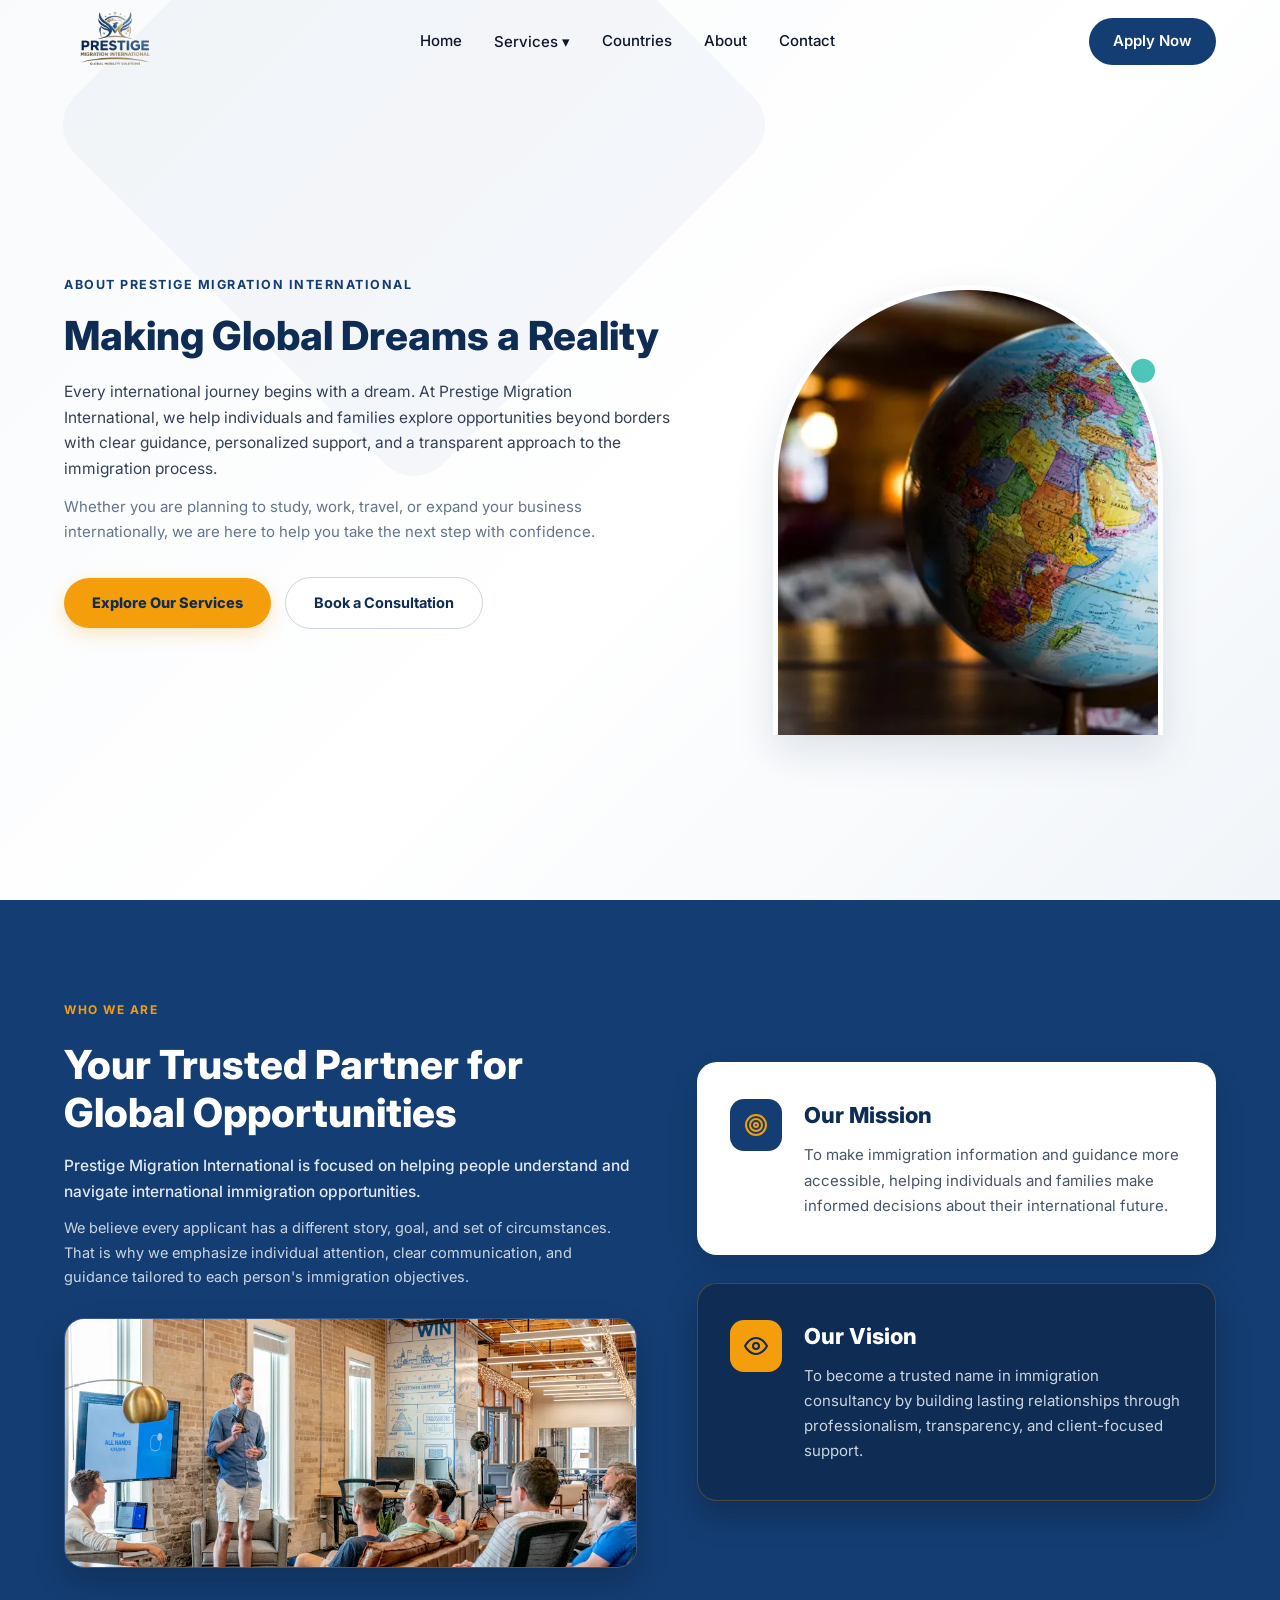
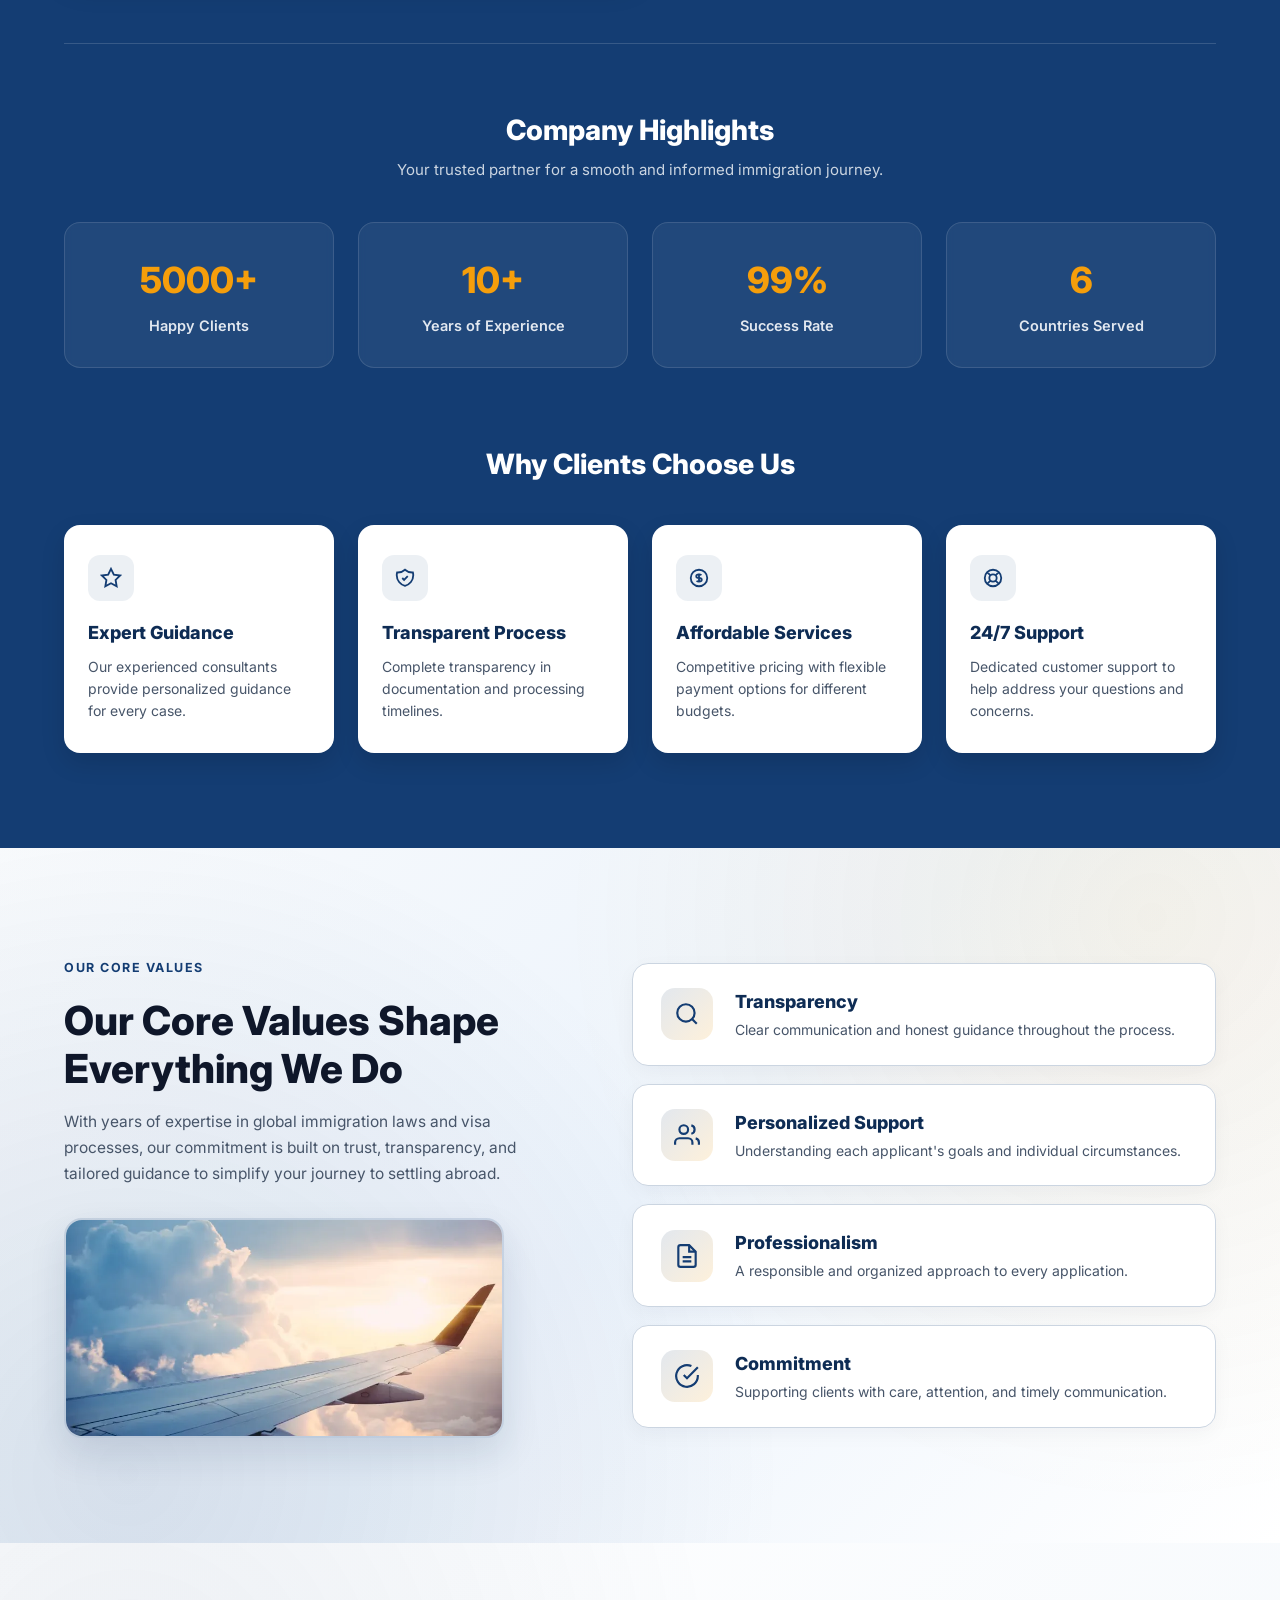
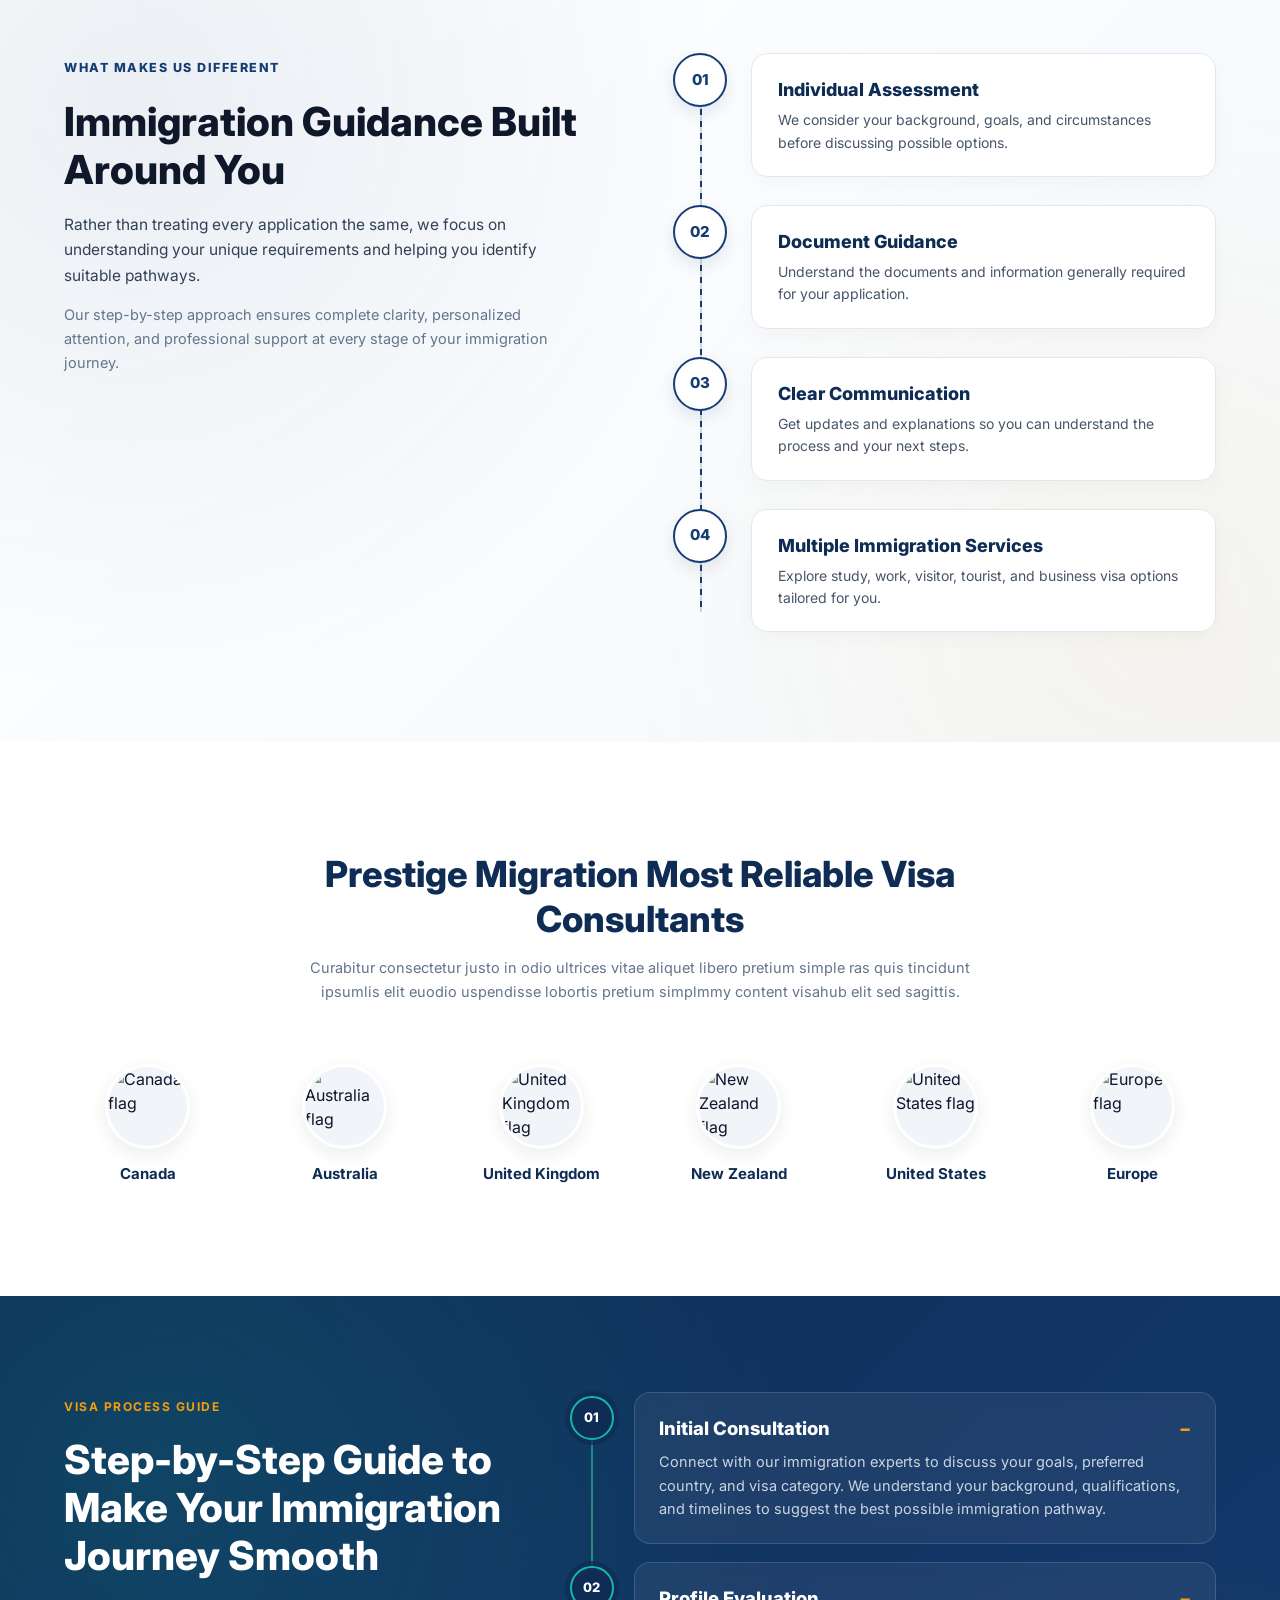
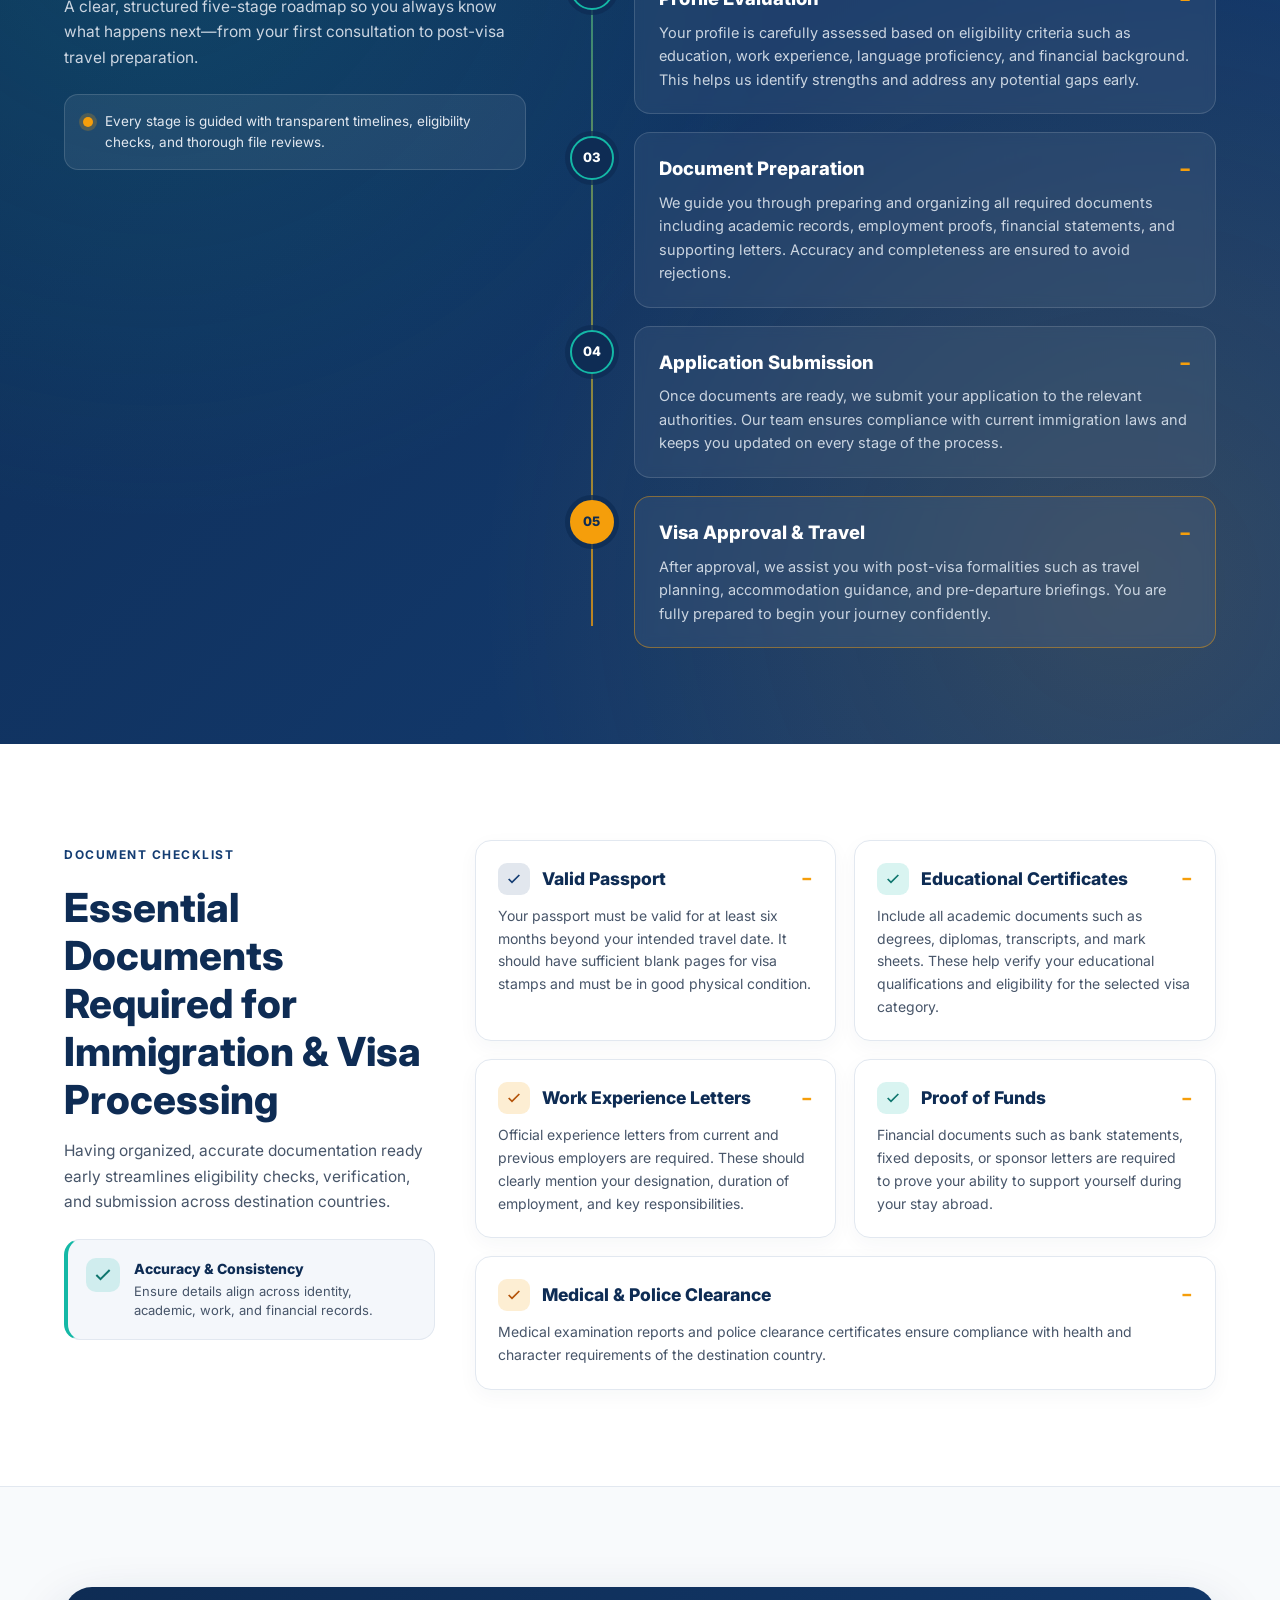
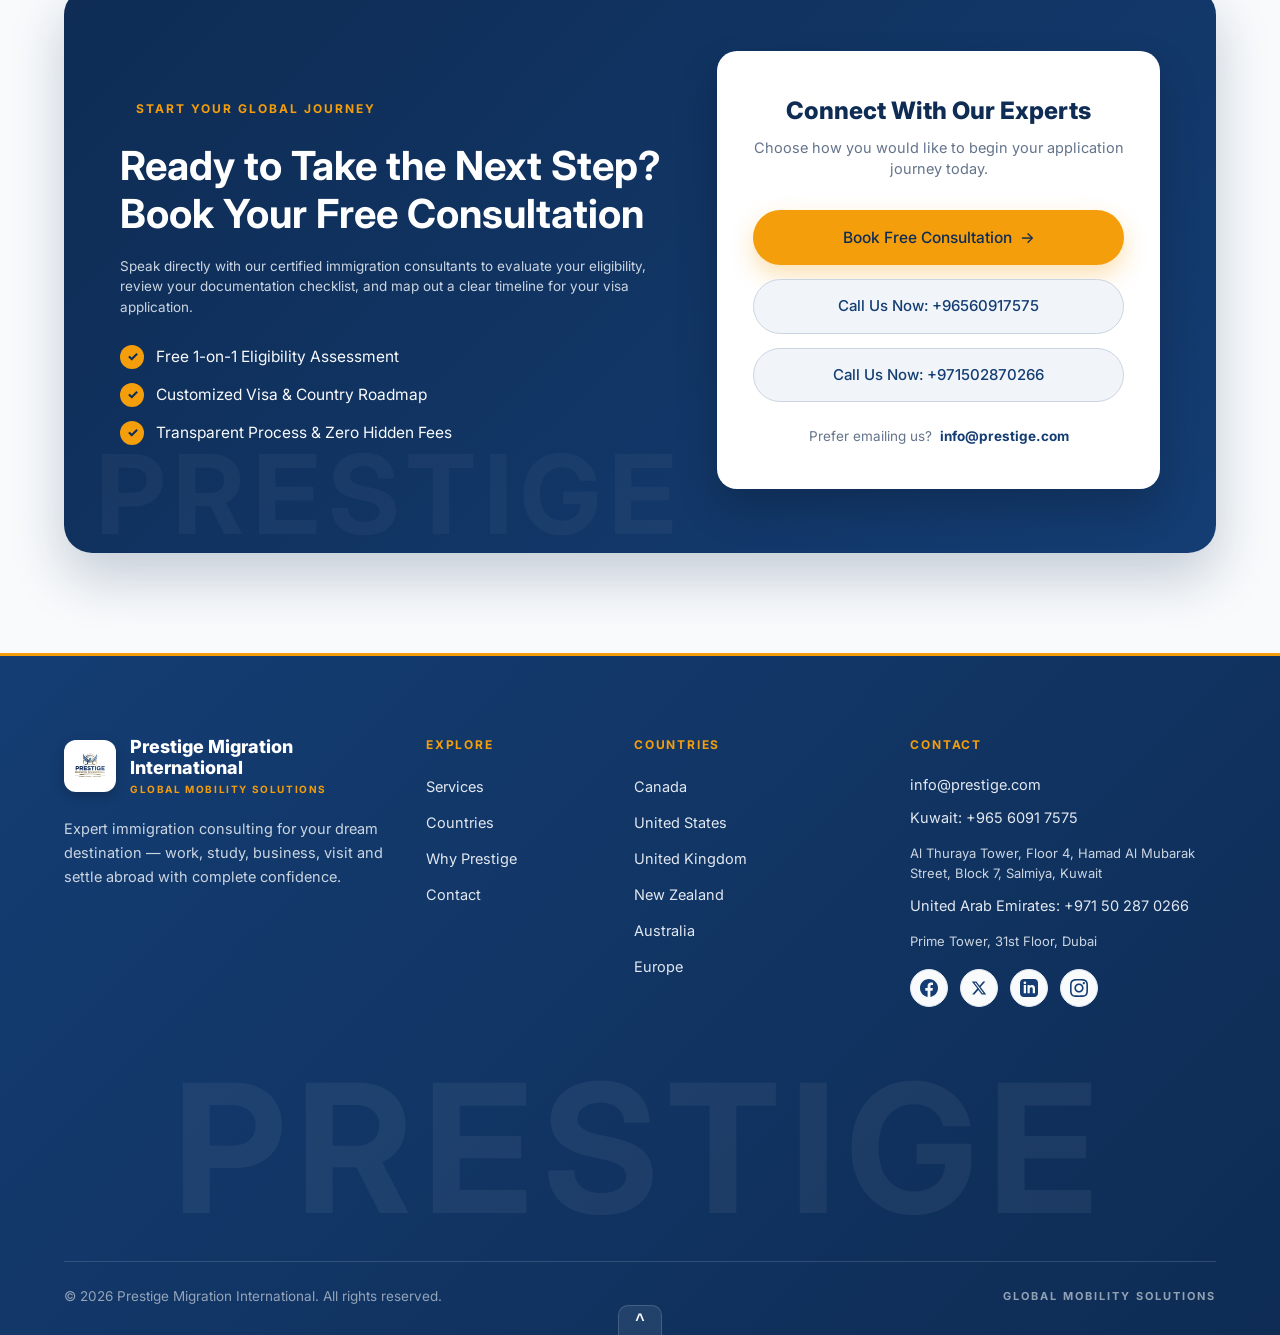
==== commit b5ee5796: "immisquare to prestige" ====
--- a/about.html
+++ b/about.html
@@ -224,7 +224,7 @@
           <span>Years of Experience</span>
         </div>
         <div class="highlight-item">
-          <h4>98%</h4>
+          <h4>99%</h4>
           <span>Success Rate</span>
         </div>
         <div class="highlight-item">
@@ -822,7 +822,7 @@
 
         <div class="consultation-direct-email">
           <span>Prefer emailing us?</span>
-          <a href="mailto:info@immisquare.com">info@immisquare.com</a>
+          <a href="mailto:info@prestige.com">info@prestige.com</a>
         </div>
       </div>
 
@@ -889,7 +889,7 @@
       <div class="footer-col">
         <h4>CONTACT</h4>
         <ul class="footer-contact-list">
-          <li><a href="mailto:info@immisquare.com">info@immisquare.com</a></li>
+          <li><a href="mailto:info@prestige.com">info@prestige.com</a></li>
           <li>Kuwait: +965 6091 7575</li>
           <li><span class="footer-address">Al Thuraya Tower, Floor 4, Hamad Al Mubarak Street, Block 7, Salmiya, Kuwait</span></li>
           <li>United Arab Emirates: +971 50 287 0266</li>
@@ -897,10 +897,10 @@
         </ul>
         <div class="footer-socials" aria-label="Social media">
           <div class="social-icons">
-            <a href="https://www.facebook.com/Immisquare/" target="_blank" rel="noopener noreferrer" aria-label="Facebook" class="social-icon"><svg width="18" height="18" fill="currentColor" viewBox="0 0 24 24"><path d="M24 12.073c0-6.627-5.373-12-12-12s-12 5.373-12 12c0 5.99 4.388 10.954 10.125 11.854v-8.385H7.078v-3.47h3.047V9.43c0-3.007 1.792-4.669 4.533-4.669 1.312 0 2.686.235 2.686.235v2.953H15.83c-1.491 0-1.956.925-1.956 1.874v2.25h3.328l-.532 3.47h-2.796v8.385C19.612 23.027 24 18.062 24 12.073z"/></svg></a>
-            <a href="https://x.com/immisquare" target="_blank" rel="noopener noreferrer" aria-label="X" class="social-icon"><svg width="16" height="16" fill="currentColor" viewBox="0 0 24 24"><path d="M18.244 2.25h3.308l-7.227 8.26 8.502 11.24H16.17l-5.214-6.817L4.99 21.75H1.68l7.73-8.835L1.254 2.25H8.08l4.713 6.231zm-1.161 17.52h1.833L7.084 4.126H5.117z"/></svg></a>
-            <a href="https://linkedin.com/company/immisquare" target="_blank" rel="noopener noreferrer" aria-label="LinkedIn" class="social-icon"><svg width="18" height="18" fill="currentColor" viewBox="0 0 24 24"><path d="M19 0h-14c-2.761 0-5 2.239-5 5v14c0 2.761 2.239 5 5 5h14c2.762 0 5-2.239 5-5v-14c0-2.761-2.238-5-5-5zm-11 19h-3v-11h3v11zm-1.5-12.268c-.966 0-1.75-.79-1.75-1.764s.784-1.764 1.75-1.764 1.75.79 1.75 1.764-.783 1.764-1.75 1.764zm13.5 12.268h-3v-5.604c0-3.368-4-3.113-4 0v5.604h-3v-11h3v1.765c1.396-2.586 7-2.777 7 2.476v6.759z"/></svg></a>
-            <a href="https://instagram.com/immisquare" target="_blank" rel="noopener noreferrer" aria-label="Instagram" class="social-icon"><svg width="18" height="18" fill="currentColor" viewBox="0 0 24 24"><path d="M12 2.163c3.204 0 3.584.012 4.85.07 3.252.148 4.771 1.691 4.919 4.919.058 1.265.069 1.645.069 4.849 0 3.205-.012 3.584-.069 4.849-.149 3.225-1.664 4.771-4.919 4.919-1.266.058-1.644.07-4.85.07-3.204 0-3.584-.012-4.849-.07-3.26-.149-4.771-1.699-4.919-4.92-.058-1.265-.07-1.644-.07-4.849 0-3.204.013-3.583.07-4.849.149-3.227 1.664-4.771 4.919-4.919 1.266-.057 1.645-.069 4.849-.069zm0-2.163c-3.259 0-3.667.014-4.947.072-4.358.2-6.78 2.618-6.98 6.98-.059 1.281-.073 1.689-.073 4.948 0 3.259.014 3.668.072 4.948.2 4.358 2.618 6.78 6.98 6.98 1.281.058 1.689.072 4.948.072 3.259 0 3.668-.014 4.948-.072 4.354-.2 6.782-2.618 6.979-6.98.059-1.28.073-1.689.073-4.948 0-3.259-.014-3.667-.072-4.947-.196-4.354-2.617-6.78-6.979-6.98-1.281-.059-1.69-.073-4.949-.073zm0 5.838c-3.403 0-6.162 2.759-6.162 6.162s2.759 6.163 6.162 6.163 6.162-2.759 6.162-6.163c0-3.403-2.759-6.162-6.162-6.162zm0 10.162c-2.209 0-4-1.79-4-4 0-2.209 1.791-4 4-4s4 1.791 4 4c0 2.21-1.791 4-4 4zm6.406-11.845c-.796 0-1.441.645-1.441 1.44s.645 1.44 1.441 1.44c.795 0 1.439-.645 1.439-1.44s-.644-1.44-1.439-1.44z"/></svg></a>
+            <a href="#" target="_blank" rel="noopener noreferrer" aria-label="Facebook" class="social-icon"><svg width="18" height="18" fill="currentColor" viewBox="0 0 24 24"><path d="M24 12.073c0-6.627-5.373-12-12-12s-12 5.373-12 12c0 5.99 4.388 10.954 10.125 11.854v-8.385H7.078v-3.47h3.047V9.43c0-3.007 1.792-4.669 4.533-4.669 1.312 0 2.686.235 2.686.235v2.953H15.83c-1.491 0-1.956.925-1.956 1.874v2.25h3.328l-.532 3.47h-2.796v8.385C19.612 23.027 24 18.062 24 12.073z"/></svg></a>
+            <a href="#" target="_blank" rel="noopener noreferrer" aria-label="X" class="social-icon"><svg width="16" height="16" fill="currentColor" viewBox="0 0 24 24"><path d="M18.244 2.25h3.308l-7.227 8.26 8.502 11.24H16.17l-5.214-6.817L4.99 21.75H1.68l7.73-8.835L1.254 2.25H8.08l4.713 6.231zm-1.161 17.52h1.833L7.084 4.126H5.117z"/></svg></a>
+            <a href="#" target="_blank" rel="noopener noreferrer" aria-label="LinkedIn" class="social-icon"><svg width="18" height="18" fill="currentColor" viewBox="0 0 24 24"><path d="M19 0h-14c-2.761 0-5 2.239-5 5v14c0 2.761 2.239 5 5 5h14c2.762 0 5-2.239 5-5v-14c0-2.761-2.238-5-5-5zm-11 19h-3v-11h3v11zm-1.5-12.268c-.966 0-1.75-.79-1.75-1.764s.784-1.764 1.75-1.764 1.75.79 1.75 1.764-.783 1.764-1.75 1.764zm13.5 12.268h-3v-5.604c0-3.368-4-3.113-4 0v5.604h-3v-11h3v1.765c1.396-2.586 7-2.777 7 2.476v6.759z"/></svg></a>
+            <a href="#" target="_blank" rel="noopener noreferrer" aria-label="Instagram" class="social-icon"><svg width="18" height="18" fill="currentColor" viewBox="0 0 24 24"><path d="M12 2.163c3.204 0 3.584.012 4.85.07 3.252.148 4.771 1.691 4.919 4.919.058 1.265.069 1.645.069 4.849 0 3.205-.012 3.584-.069 4.849-.149 3.225-1.664 4.771-4.919 4.919-1.266.058-1.644.07-4.85.07-3.204 0-3.584-.012-4.849-.07-3.26-.149-4.771-1.699-4.919-4.92-.058-1.265-.07-1.644-.07-4.849 0-3.204.013-3.583.07-4.849.149-3.227 1.664-4.771 4.919-4.919 1.266-.057 1.645-.069 4.849-.069zm0-2.163c-3.259 0-3.667.014-4.947.072-4.358.2-6.78 2.618-6.98 6.98-.059 1.281-.073 1.689-.073 4.948 0 3.259.014 3.668.072 4.948.2 4.358 2.618 6.78 6.98 6.98 1.281.058 1.689.072 4.948.072 3.259 0 3.668-.014 4.948-.072 4.354-.2 6.782-2.618 6.979-6.98.059-1.28.073-1.689.073-4.948 0-3.259-.014-3.667-.072-4.947-.196-4.354-2.617-6.78-6.979-6.98-1.281-.059-1.69-.073-4.949-.073zm0 5.838c-3.403 0-6.162 2.759-6.162 6.162s2.759 6.163 6.162 6.163 6.162-2.759 6.162-6.163c0-3.403-2.759-6.162-6.162-6.162zm0 10.162c-2.209 0-4-1.79-4-4 0-2.209 1.791-4 4-4s4 1.791 4 4c0 2.21-1.791 4-4 4zm6.406-11.845c-.796 0-1.441.645-1.441 1.44s.645 1.44 1.441 1.44c.795 0 1.439-.645 1.439-1.44s-.644-1.44-1.439-1.44z"/></svg></a>
           </div>
         </div>
       </div>
